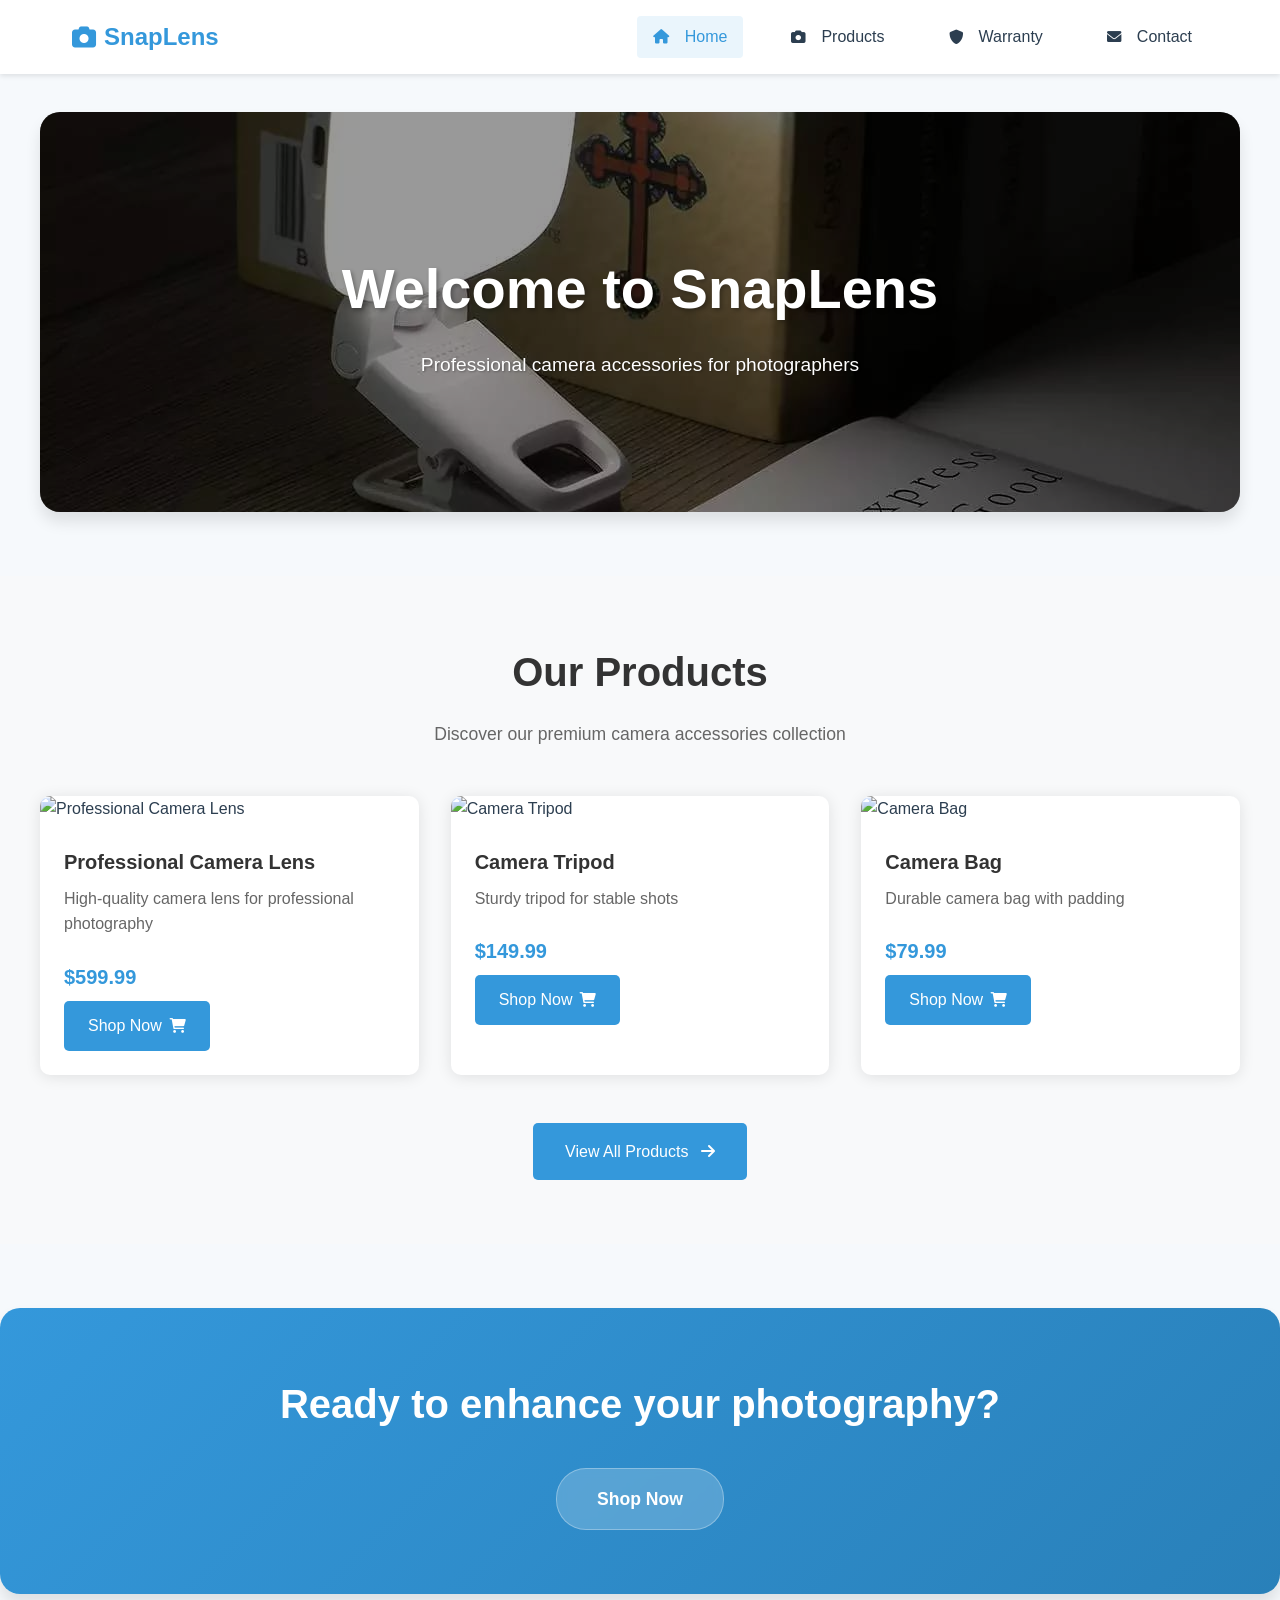
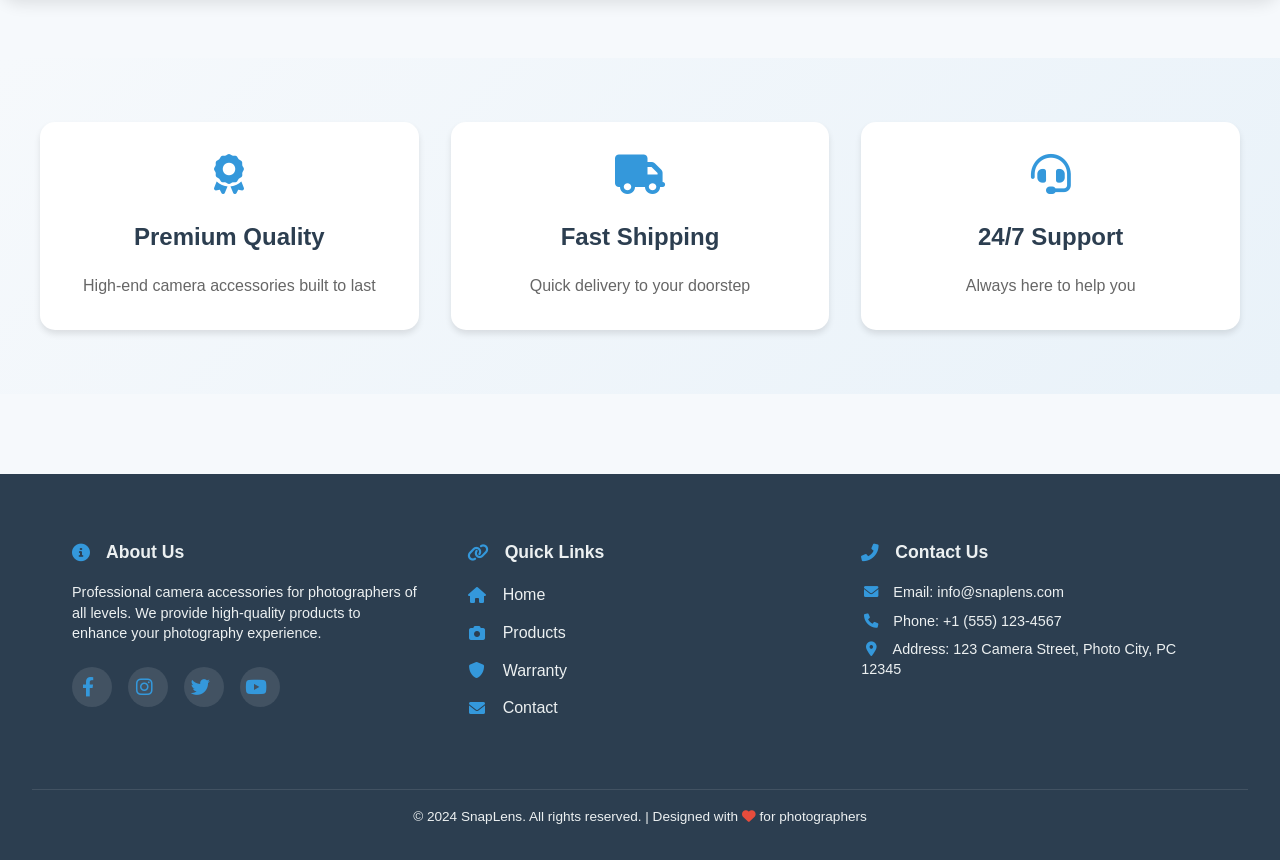
==== index.html @ 4a0420ff "Sure! Pl" ====
<!DOCTYPE html>
<html lang="en">
  <head>
    <meta charset="UTF-8" />
    <meta name="viewport" content="width=device-width, initial-scale=1.0" />
    <meta
      name="description"
      content="SnapLens - Professional camera accessories for photographers"
    />
    <title>SnapLens - Professional Camera Accessories</title>
    <link rel="stylesheet" href="css/styles.css" />
    <link
      rel="stylesheet"
      href="https://cdnjs.cloudflare.com/ajax/libs/font-awesome/6.0.0/css/all.min.css"
    />
  </head>
  <body>
    <header>
      <nav class="nav-container">
        <a href="index.html" class="logo">
          <i class="fas fa-camera"></i>
          SnapLens
        </a>
        <div class="nav-menu">
          <div class="hamburger" id="hamburger-menu">
            <span></span>
            <span></span>
            <span></span>
          </div>
          <ul class="nav-links">
            <li>
              <a href="index.html" class="active"
                ><i class="fas fa-home"></i> Home</a
              >
            </li>
            <li>
              <a href="products.html"><i class="fas fa-camera"></i> Products</a>
            </li>
            <li>
              <a href="warranty.html"
                ><i class="fas fa-shield-alt"></i> Warranty</a
              >
            </li>
            <li>
              <a href="contact.html"><i class="fas fa-envelope"></i> Contact</a>
            </li>
          </ul>
        </div>
      </nav>
    </header>

    <main>
      <section class="hero">
        <div class="slider">
          <div class="slide-track">
            <!-- First set of slides -->
            <div class="slide">
              <img
                src="images/WhatsApp Image 2025-03-24 at 11.35.42 AM (1).jpeg"
                alt="Camera Lens"
              />
            </div>
            <div class="slide">
              <img
                src="images/WhatsApp Image 2025-03-24 at 11.35.42 AM.jpeg"
                alt="Camera Tripod"
              />
            </div>
            <div class="slide">
              <img
                src="images/WhatsApp Image 2025-03-24 at 11.35.44 AM.jpeg"
                alt="Camera Bag"
              />
            </div>
            <div class="slide">
              <img
                src="images/WhatsApp Image 2025-03-24 at 11.35.45 AM.jpeg"
                alt="Camera Flash"
              />
            </div>
            <!-- Duplicate set for seamless loop -->
            <div class="slide">
              <img src="images/White-variant.png" alt="Camera Lens" />
            </div>
            <div class="slide">
              <img
                src="https://placehold.co/1200x400/3498db/ffffff?text=Camera+Tripod"
                alt="Camera Tripod"
              />
            </div>
            <div class="slide">
              <img
                src="https://placehold.co/1200x400/e74c3c/ffffff?text=Camera+Bag"
                alt="Camera Bag"
              />
            </div>
            <div class="slide">
              <img
                src="https://placehold.co/1200x400/27ae60/ffffff?text=Camera+Flash"
                alt="Camera Flash"
              />
            </div>
          </div>
        </div>
        <div class="hero-content">
          <h1>Welcome to SnapLens</h1>
          <p>Professional camera accessories for photographers</p>
        </div>
      </section>

      <section class="products-section">
        <div class="section-header">
          <h2>Our Products</h2>
          <p>Discover our premium camera accessories collection</p>
        </div>
        <div class="products-container">
          <div class="product-card">
            <img
              src="https://placehold.co/400x300/2c3e50/ffffff?text=Professional+Camera+Lens"
              alt="Professional Camera Lens"
              class="product-image"
            />
            <h3>Professional Camera Lens</h3>
            <p>High-quality camera lens for professional photography</p>
            <div class="product-price">$599.99</div>
            <a
              href="https://www.amazon.com/dp/B00LXKN6HQ"
              target="_blank"
              class="product-link"
            >
              Shop Now <i class="fas fa-shopping-cart"></i>
            </a>
          </div>

          <div class="product-card">
            <img
              src="https://placehold.co/400x300/3498db/ffffff?text=Camera+Tripod"
              alt="Camera Tripod"
              class="product-image"
            />
            <h3>Camera Tripod</h3>
            <p>Sturdy tripod for stable shots</p>
            <div class="product-price">$149.99</div>
            <a
              href="https://www.amazon.com/dp/B00XIABVTS"
              target="_blank"
              class="product-link"
            >
              Shop Now <i class="fas fa-shopping-cart"></i>
            </a>
          </div>

          <div class="product-card">
            <img
              src="https://placehold.co/400x300/e74c3c/ffffff?text=Camera+Bag"
              alt="Camera Bag"
              class="product-image"
            />
            <h3>Camera Bag</h3>
            <p>Durable camera bag with padding</p>
            <div class="product-price">$79.99</div>
            <a
              href="https://www.amazon.com/dp/B002VPE1WK"
              target="_blank"
              class="product-link"
            >
              Shop Now <i class="fas fa-shopping-cart"></i>
            </a>
          </div>
        </div>
        <div class="view-all-container">
          <a href="products.html" class="view-all-btn">
            View All Products <i class="fas fa-arrow-right"></i>
          </a>
        </div>
      </section>

      <section class="cta">
        <h2>Ready to enhance your photography?</h2>
        <a href="#" class="btn">Shop Now</a>
      </section>

      <section class="features">
        <div class="features-container">
          <div class="feature-card">
            <i class="fas fa-award"></i>
            <h3>Premium Quality</h3>
            <p>High-end camera accessories built to last</p>
          </div>
          <div class="feature-card">
            <i class="fas fa-truck"></i>
            <h3>Fast Shipping</h3>
            <p>Quick delivery to your doorstep</p>
          </div>
          <div class="feature-card">
            <i class="fas fa-headset"></i>
            <h3>24/7 Support</h3>
            <p>Always here to help you</p>
          </div>
        </div>
      </section>
    </main>

    <footer>
      <div class="footer-content">
        <div class="footer-section">
          <h3><i class="fas fa-info-circle"></i> About Us</h3>
          <p>
            Professional camera accessories for photographers of all levels. We
            provide high-quality products to enhance your photography
            experience.
          </p>
          <div class="social-links">
            <a
              href="https://facebook.com/snaplens"
              target="_blank"
              class="facebook"
              ><i class="fab fa-facebook-f"></i
            ></a>
            <a
              href="https://instagram.com/snaplens"
              target="_blank"
              class="instagram"
              ><i class="fab fa-instagram"></i
            ></a>
            <a
              href="https://twitter.com/snaplens"
              target="_blank"
              class="twitter"
              ><i class="fab fa-twitter"></i
            ></a>
            <a
              href="https://youtube.com/snaplens"
              target="_blank"
              class="youtube"
              ><i class="fab fa-youtube"></i
            ></a>
          </div>
        </div>
        <div class="footer-section">
          <h3><i class="fas fa-link"></i> Quick Links</h3>
          <ul>
            <li>
              <a href="index.html"><i class="fas fa-home"></i> Home</a>
            </li>
            <li>
              <a href="products.html"><i class="fas fa-camera"></i> Products</a>
            </li>
            <li>
              <a href="warranty.html"
                ><i class="fas fa-shield-alt"></i> Warranty</a
              >
            </li>
            <li>
              <a href="contact.html"><i class="fas fa-envelope"></i> Contact</a>
            </li>
          </ul>
        </div>
        <div class="footer-section">
          <h3><i class="fas fa-phone-alt"></i> Contact Us</h3>
          <p><i class="fas fa-envelope"></i> Email: info@snaplens.com</p>
          <p><i class="fas fa-phone"></i> Phone: +1 (555) 123-4567</p>
          <p>
            <i class="fas fa-map-marker-alt"></i> Address: 123 Camera Street,
            Photo City, PC 12345
          </p>
        </div>
      </div>
      <p class="copyright">
        &copy; 2024 SnapLens. All rights reserved. | Designed with
        <i class="fas fa-heart"></i> for photographers
      </p>
    </footer>

    <script src="js/main.js"></script>
    <script>
      // Add scroll effect to header
      window.addEventListener('scroll', () => {
        const header = document.querySelector('header');
        if (window.scrollY > 50) {
          header.classList.add('scrolled');
        } else {
          header.classList.remove('scrolled');
        }
      });

      // Mobile menu toggle
      const hamburger = document.getElementById('hamburger-menu');
      const navMenu = document.querySelector('.nav-links');

      hamburger.addEventListener('click', () => {
        hamburger.classList.toggle('active');
        navMenu.classList.toggle('active');
      });
    </script>
  </body>
</html>
---- css/styles.css ----
/* Modern Reset and Base Styles */
:root {
  --primary-color: #3498db;
  --secondary-color: #2c3e50;
  --accent-color: #e74c3c;
  --background-light: #f8f9fa;
  --text-dark: #2c3e50;
  --text-light: #ecf0f1;
  --shadow-sm: 0 2px 4px rgba(0, 0, 0, 0.1);
  --shadow-md: 0 4px 6px rgba(0, 0, 0, 0.1);
  --shadow-lg: 0 10px 15px rgba(0, 0, 0, 0.1);
  --gradient-primary: linear-gradient(135deg, #3498db 0%, #2980b9 100%);
  --gradient-hero: linear-gradient(135deg, #f6f9fc 0%, #e9f2f9 100%);
  --text-color: #2c3e50;
  --text-secondary: #666;
}

* {
  margin: 0;
  padding: 0;
  box-sizing: border-box;
}

body {
  font-family: "Segoe UI", Tahoma, Geneva, Verdana, sans-serif;
  line-height: 1.6;
  color: var(--text-color);
  background-color: #f6f9fc;
  padding-top: 80px;
  min-height: 100vh;
  display: flex;
  flex-direction: column;
}

main {
  flex: 1;
}

/* Fixed Header Styles */
header {
  position: fixed;
  top: 0;
  left: 0;
  right: 0;
  background: white;
  box-shadow: 0 2px 5px rgba(0, 0, 0, 0.1);
  z-index: 1000;
  width: 100%;
}

.nav-container {
  max-width: 1200px;
  margin: 0 auto;
  padding: 1rem 2rem;
  display: flex;
  justify-content: space-between;
  align-items: center;
}

.logo {
  display: flex;
  align-items: center;
  gap: 0.5rem;
  font-size: 1.5rem;
  font-weight: bold;
  color: var(--primary-color);
  text-decoration: none;
}

.nav-menu {
  display: flex;
  align-items: center;
}

.nav-links {
  display: flex;
  gap: 2rem;
  list-style: none;
  margin: 0;
  padding: 0;
}

.nav-links a {
  color: var(--text-color);
  text-decoration: none;
  display: flex;
  align-items: center;
  gap: 0.5rem;
  padding: 0.5rem 1rem;
  border-radius: 4px;
  transition: all 0.3s ease;
  font-weight: 500;
}

.nav-links a:hover,
.nav-links a.active {
  color: var(--primary-color);
  background: rgba(52, 152, 219, 0.1);
}

.nav-links i {
  font-size: 1.1rem;
}

/* Main Content Padding */
body {
  padding-top: 80px;
  min-height: 100vh;
  display: flex;
  flex-direction: column;
}

main {
  flex: 1;
}

/* Fixed Footer Styles */
footer {
  background: #2c3e50;
  color: white;
  padding: 2rem 0 1rem;
  width: 100%;
  position: relative;
  bottom: 0;
  left: 0;
  right: 0;
}

.footer-content {
  max-width: 1200px;
  margin: 0 auto;
  padding: 0 2rem;
  display: grid;
  grid-template-columns: 1fr 1fr;
  gap: 2rem;
}

.footer-section h3 {
  display: flex;
  align-items: center;
  gap: 0.5rem;
  margin-bottom: 1rem;
  font-size: 1.1rem;
}

.footer-section p {
  margin-bottom: 0.5rem;
  line-height: 1.4;
  font-size: 0.9rem;
}

.social-links {
  display: flex;
  gap: 0.75rem;
  margin-top: 1rem;
}

.social-links a {
  color: white;
  background: rgba(255, 255, 255, 0.1);
  width: 32px;
  height: 32px;
  border-radius: 50%;
  display: flex;
  align-items: center;
  justify-content: center;
  transition: all 0.3s ease;
  font-size: 0.9rem;
}

.copyright {
  text-align: center;
  margin-top: 1.5rem;
  padding-top: 1rem;
  border-top: 1px solid rgba(255, 255, 255, 0.1);
  font-size: 0.85rem;
}

@media (max-width: 768px) {
  footer {
    padding: 1.5rem 0 1rem;
  }

  .footer-content {
    grid-template-columns: 1fr;
    gap: 1.5rem;
    padding: 0 1rem;
  }

  .footer-section {
    text-align: center;
  }

  .footer-section h3 {
    justify-content: center;
    font-size: 1rem;
  }

  .social-links {
    justify-content: center;
  }
}

/* Responsive Styles */
@media (max-width: 768px) {
  .nav-container {
    padding: 1rem;
  }

  .footer-content {
    grid-template-columns: 1fr;
    gap: 2rem;
    padding: 0 1rem;
  }

  .nav-links {
    gap: 1rem;
  }

  .nav-links a {
    padding: 0.5rem;
  }

  .logo {
    font-size: 1.3rem;
  }
}

/* Enhanced Hero Section */
.hero {
  position: relative;
  height: 400px;
  overflow: hidden;
  margin: 2rem auto 4rem;
  max-width: 1200px;
  border-radius: 20px;
  box-shadow: var(--shadow-lg);
}

.slider {
  position: absolute;
  top: 0;
  left: 0;
  width: 100%;
  height: 100%;
  overflow: hidden;
}

.slide-track {
  display: flex;
  width: calc(1200px * 8); /* Total width of all slides */
  animation: scroll 40s linear infinite;
}

.slide {
  width: 1200px;
  height: 400px;
}

.slide img {
  width: 100%;
  height: 100%;
  object-fit: cover;
}

.hero-content {
  position: absolute;
  top: 50%;
  left: 50%;
  transform: translate(-50%, -50%);
  text-align: center;
  z-index: 2;
  width: 100%;
  padding: 0 2rem;
}

.hero::after {
  content: "";
  position: absolute;
  top: 0;
  left: 0;
  width: 100%;
  height: 100%;
  background: rgba(0, 0, 0, 0.4);
  z-index: 1;
}

.hero h1 {
  font-size: 3.5rem;
  color: white;
  margin-bottom: 1rem;
  text-shadow: 2px 2px 4px rgba(0, 0, 0, 0.3);
}

.hero p {
  font-size: 1.2rem;
  color: white;
  text-shadow: 1px 1px 2px rgba(0, 0, 0, 0.3);
}

@keyframes scroll {
  0% {
    transform: translateX(0);
  }
  100% {
    transform: translateX(calc(-1200px * 4)); /* Half of total width */
  }
}

/* Pause animation on hover */
.slider:hover .slide-track {
  animation-play-state: paused;
}

@media (max-width: 768px) {
  .hero {
    height: 300px;
    margin: 1rem;
  }

  .hero h1 {
    font-size: 2rem;
  }

  .hero p {
    font-size: 1rem;
  }

  .slide {
    width: 100vw;
    height: 300px;
  }

  .slide-track {
    width: calc(100vw * 8);
  }

  @keyframes scroll {
    0% {
      transform: translateX(0);
    }
    100% {
      transform: translateX(calc(-100vw * 4));
    }
  }
}

.product-price {
  font-size: 1.25rem;
  color: var(--primary-color);
  font-weight: bold;
  margin: 0.5rem 1.5rem;
}

/* Enhanced Product Grid */
.products-section {
  padding: 4rem 2rem;
  background-color: #f8f9fa;
}

.section-header {
  text-align: center;
  margin-bottom: 3rem;
}

.section-header h2 {
  font-size: 2.5rem;
  color: #333;
  margin-bottom: 1rem;
}

.section-header p {
  color: #666;
  font-size: 1.1rem;
}

.products-container {
  display: grid;
  grid-template-columns: repeat(auto-fit, minmax(300px, 1fr));
  gap: 2rem;
  max-width: 1200px;
  margin: 0 auto;
}

.product-card {
  background: white;
  border-radius: 10px;
  box-shadow: 0 2px 15px rgba(0, 0, 0, 0.1);
  transition: transform 0.3s ease;
  overflow: hidden;
}

.product-card:hover {
  transform: translateY(-5px);
}

.product-image {
  width: 100%;
  height: 200px;
  object-fit: cover;
}

.product-card h3 {
  padding: 1.5rem 1.5rem 0.5rem;
  font-size: 1.25rem;
  color: #333;
}

.product-card p {
  padding: 0 1.5rem 1rem;
  color: #666;
}

.product-link {
  display: inline-flex;
  align-items: center;
  gap: 0.5rem;
  padding: 0.75rem 1.5rem;
  margin: 0 1.5rem 1.5rem;
  color: white;
  background-color: var(--primary-color);
  text-decoration: none;
  font-weight: 500;
  border-radius: 5px;
  transition: all 0.3s ease;
}

.product-link:hover {
  background-color: var(--secondary-color);
  transform: translateY(-2px);
}

.product-link i {
  font-size: 0.9rem;
  transition: transform 0.3s ease;
}

.product-link:hover i {
  transform: translateX(3px);
}

.view-all-container {
  text-align: center;
  margin-top: 3rem;
}

.view-all-btn {
  display: inline-block;
  padding: 1rem 2rem;
  background: var(--primary-color);
  color: white;
  text-decoration: none;
  border-radius: 5px;
  font-weight: 500;
  transition: background-color 0.3s ease, transform 0.3s ease;
}

.view-all-btn:hover {
  background: var(--secondary-color);
  transform: translateY(-2px);
}

.view-all-btn i {
  margin-left: 0.5rem;
  transition: transform 0.3s ease;
}

.view-all-btn:hover i {
  transform: translateX(5px);
}

@media (max-width: 768px) {
  .products-section {
    padding: 3rem 1rem;
  }

  .section-header h2 {
    font-size: 2rem;
  }

  .products-container {
    grid-template-columns: 1fr;
    gap: 1.5rem;
  }
}

/* Enhanced CTA Section */
.cta {
  text-align: center;
  padding: 4rem 2rem;
  background: var(--gradient-primary);
  border-radius: 20px;
  margin: 4rem auto;
  color: white;
  position: relative;
  overflow: hidden;
  box-shadow: var(--shadow-lg);
}

.cta h2 {
  font-size: 2.5rem;
  margin-bottom: 2rem;
  color: white;
}

.btn {
  display: inline-block;
  padding: 1rem 2.5rem;
  font-size: 1.1rem;
  font-weight: 600;
  text-decoration: none;
  color: white;
  background: rgba(255, 255, 255, 0.2);
  border-radius: 30px;
  transition: all 0.3s ease;
  backdrop-filter: blur(5px);
  border: 1px solid rgba(255, 255, 255, 0.3);
}

.btn:hover {
  background: rgba(255, 255, 255, 0.3);
  transform: translateY(-2px);
  box-shadow: 0 5px 15px rgba(0, 0, 0, 0.2);
}

/* Enhanced Footer */
footer {
  background: var(--secondary-color);
  color: var(--text-light);
  padding: 4rem 2rem 2rem;
  margin-top: 5rem;
  position: relative;
}

.footer-content {
  max-width: 1200px;
  margin: 0 auto;
  display: grid;
  grid-template-columns: repeat(auto-fit, minmax(250px, 1fr));
  gap: 3rem;
  position: relative;
}

.footer-section {
  margin-bottom: 2rem;
}

.footer-section ul {
  list-style: none;
  padding: 0;
  margin: 0;
}

.footer-section ul li {
  margin-bottom: 12px;
}

.footer-section ul li a {
  color: var(--text-light);
  text-decoration: none;
  display: flex;
  align-items: center;
  gap: 8px;
  transition: all 0.3s ease;
}

.footer-section ul li a:hover {
  color: var(--primary-color);
  transform: translateX(5px);
}

.footer-section ul li a i {
  width: 20px;
  text-align: center;
}

.social-links {
  display: flex;
  gap: 1rem;
  margin-top: 1.5rem;
}

.social-links a {
  width: 40px;
  height: 40px;
  border-radius: 50%;
  display: flex;
  align-items: center;
  justify-content: center;
  background: rgba(255, 255, 255, 0.1);
  color: var(--text-light);
  font-size: 1.2rem;
  text-decoration: none;
  transition: all 0.3s ease;
}

.social-links a:hover {
  transform: translateY(-3px);
}

.social-links a.facebook:hover,
.social-links a[href*="facebook"]:hover {
  background-color: #3b5998;
}

.social-links a.instagram:hover,
.social-links a[href*="instagram"]:hover {
  background: radial-gradient(
    circle at 30% 107%,
    #fdf497 0%,
    #fdf497 5%,
    #fd5949 45%,
    #d6249f 60%,
    #285aeb 90%
  );
}

.social-links a.twitter:hover,
.social-links a[href*="twitter"]:hover {
  background-color: #1da1f2;
}

.social-links a.youtube:hover,
.social-links a[href*="youtube"]:hover {
  background-color: #ff0000;
}

/* Enhanced Mobile Menu */
.mobile-menu {
  background: rgba(255, 255, 255, 0.98);
  backdrop-filter: blur(10px);
}

.mobile-menu .nav-links a {
  padding: 1rem;
  border-bottom: 1px solid rgba(0, 0, 0, 0.1);
  transition: all 0.3s ease;
}

.mobile-menu .nav-links a:hover {
  background: rgba(52, 152, 219, 0.1);
  padding-left: 1.5rem;
}

/* Responsive Design Improvements */
@media (max-width: 768px) {
  .hero {
    padding: 4rem 1rem;
    margin: 4rem 1rem;
  }

  .hero h1 {
    font-size: 2.5rem;
  }

  .products-section {
    padding: 2rem 1rem;
  }

  .cta {
    margin: 2rem 1rem;
    padding: 3rem 1rem;
  }

  .footer-content {
    grid-template-columns: 1fr;
    text-align: center;
  }

  .footer-section h3::after {
    left: 50%;
    transform: translateX(-50%);
  }

  .social-links {
    justify-content: center;
  }
}

/* Form Styles */
.form-group {
  margin-bottom: 1.5rem;
  position: relative;
}

label {
  display: block;
  margin-bottom: 0.5rem;
  font-weight: 500;
}

input,
select,
textarea {
  width: 100%;
  padding: 0.8rem;
  border: 1px solid #ddd;
  border-radius: 4px;
  font-size: 1rem;
}

textarea {
  min-height: 100px;
  resize: vertical;
}

/* Button Styles */
.btn:hover {
  background-color: #2980b9;
}

/* Warranty Page Styles */
.warranty-section {
  padding: 4rem 2rem;
  max-width: 1200px;
  margin: 0 auto;
}

.warranty-container {
  background-color: #ffffff;
  border-radius: 10px;
  box-shadow: 0 4px 6px rgba(0, 0, 0, 0.1);
  padding: 2rem;
}

.warranty-content {
  display: grid;
  gap: 2rem;
}

.warranty-card {
  text-align: center;
  padding: 2rem;
  background-color: #f8f9fa;
  border-radius: 8px;
  margin-bottom: 2rem;
}

.warranty-card i {
  font-size: 3rem;
  color: var(--primary-color);
  margin-bottom: 1rem;
}

.warranty-card h2 {
  color: var(--text-color);
  margin-bottom: 1rem;
}

.warranty-card p {
  color: var(--text-secondary);
  line-height: 1.6;
}

.warranty-info h3 {
  color: var(--text-color);
  margin: 2rem 0 1rem;
  font-size: 1.5rem;
}

.warranty-info ul {
  list-style: none;
  padding: 0;
  margin: 0 0 2rem;
}

.warranty-info ul li {
  display: flex;
  align-items: center;
  margin-bottom: 0.8rem;
  color: var(--text-secondary);
}

.warranty-info ul li i {
  margin-right: 1rem;
  width: 20px;
  text-align: center;
}

.warranty-info ul li i.fa-check {
  color: #28a745;
}

.warranty-info ul li i.fa-times {
  color: #dc3545;
}

.warranty-process ol {
  padding-left: 1.5rem;
  margin: 1rem 0;
}

.warranty-process ol li {
  color: var(--text-secondary);
  margin-bottom: 0.8rem;
  padding-left: 0.5rem;
}

@media (max-width: 768px) {
  .warranty-section {
    padding: 2rem 1rem;
  }

  .warranty-container {
    padding: 1.5rem;
  }

  .warranty-card {
    padding: 1.5rem;
  }

  .warranty-info h3 {
    font-size: 1.3rem;
  }
}

/* Admin Panel */
.admin-login {
  max-width: 400px;
  margin: 100px auto;
  padding: 2rem;
  background: white;
  border-radius: 10px;
  box-shadow: 0 2px 10px rgba(0, 0, 0, 0.1);
}

.admin-panel {
  padding: 2rem;
}

.table-container {
  overflow-x: auto;
  margin-bottom: 2rem;
  position: relative;
  background: white;
  border-radius: 8px;
  box-shadow: 0 2px 4px rgba(0, 0, 0, 0.1);
  overflow: hidden;
}

.table-actions {
  display: flex;
  gap: 1rem;
  margin-bottom: 1rem;
}

.search-box {
  padding: 0.5rem;
  border: 1px solid #ddd;
  border-radius: 4px;
  width: 300px;
}

table {
  width: 100%;
  border-collapse: collapse;
  margin-top: 1rem;
}

th,
td {
  padding: 1rem;
  text-align: left;
  border-bottom: 1px solid #eee;
}

th {
  background-color: #f8f9fa;
  font-weight: 600;
  text-align: left;
  padding: 1rem;
  border-bottom: 2px solid #eee;
}

tr:hover {
  background-color: #f8f9fa;
}

/* Form Validation Styles */
.form-group.error input,
.form-group.error select,
.form-group.error textarea {
  border-color: #e74c3c;
}

.error-message {
  color: #e74c3c;
  font-size: 0.875rem;
  margin-top: 0.25rem;
  display: none;
}

.form-group.error .error-message {
  display: block;
}

/* Loading States */
.loading {
  position: relative;
  pointer-events: none;
  opacity: 0.7;
}

.loading::after {
  content: "";
  position: absolute;
  top: 50%;
  left: 50%;
  width: 20px;
  height: 20px;
  margin: -10px 0 0 -10px;
  border: 2px solid #f3f3f3;
  border-top: 2px solid #3498db;
  border-radius: 50%;
  animation: spin 1s linear infinite;
}

@keyframes spin {
  0% {
    transform: rotate(0deg);
  }
  100% {
    transform: rotate(360deg);
  }
}

/* Notification System */
.notification {
  position: fixed;
  top: 20px;
  right: 20px;
  padding: 1rem;
  border-radius: 4px;
  color: white;
  z-index: 1000;
  animation: slideIn 0.3s ease-out;
}

.notification.success {
  background-color: #2ecc71;
}

.notification.error {
  background-color: #e74c3c;
}

@keyframes slideIn {
  from {
    transform: translateX(100%);
    opacity: 0;
  }
  to {
    transform: translateX(0);
    opacity: 1;
  }
}

/* Admin Panel Improvements */
.search-container {
  display: flex;
  align-items: center;
  gap: 1rem;
}

.search-count {
  color: #666;
  font-size: 0.9rem;
}

.product-list {
  margin-top: 2rem;
  display: grid;
  grid-template-columns: repeat(auto-fill, minmax(300px, 1fr));
  gap: 2rem;
}

.product-item {
  background: white;
  border-radius: 8px;
  box-shadow: 0 2px 4px rgba(0, 0, 0, 0.1);
  overflow: hidden;
}

.product-item img {
  width: 100%;
  height: 200px;
  object-fit: cover;
}

.product-info {
  padding: 1rem;
}

.product-info h3 {
  margin: 0 0 0.5rem 0;
  color: #2c3e50;
}

.product-info p {
  color: #666;
  margin-bottom: 1rem;
}

.product-actions {
  padding: 1rem;
  display: flex;
  gap: 1rem;
  border-top: 1px solid #eee;
}

.btn-danger {
  background-color: #e74c3c;
}

.btn-danger:hover {
  background-color: #c0392b;
}

/* Form Improvements */
.form-group input:focus,
.form-group select:focus,
.form-group textarea:focus {
  outline: none;
  border-color: #3498db;
  box-shadow: 0 0 0 2px rgba(52, 152, 219, 0.2);
}

/* Table Improvements */
table {
  width: 100%;
  border-collapse: collapse;
}

th {
  background-color: #f8f9fa;
  font-weight: 600;
  text-align: left;
  padding: 1rem;
  border-bottom: 2px solid #eee;
}

td {
  padding: 1rem;
  border-bottom: 1px solid #eee;
}

tr:hover {
  background-color: #f8f9fa;
}

/* Social Media Links */
.social-links {
  display: flex;
  gap: 1rem;
  margin-top: 1.5rem;
}

.social-links a {
  color: #ecf0f1;
  font-size: 1.2rem;
  transition: all 0.3s;
  width: 40px;
  height: 40px;
  border-radius: 50%;
  background-color: rgba(255, 255, 255, 0.1);
  display: flex;
  align-items: center;
  justify-content: center;
}

.social-links a:hover {
  color: #fff;
  transform: translateY(-3px);
}

.social-links a.facebook:hover {
  background-color: #3b5998;
}

.social-links a.instagram:hover {
  background: radial-gradient(
    circle at 30% 107%,
    #fdf497 0%,
    #fdf497 5%,
    #fd5949 45%,
    #d6249f 60%,
    #285aeb 90%
  );
}

.social-links a.twitter:hover {
  background-color: #1da1f2;
}

.social-links a.youtube:hover {
  background-color: #ff0000;
}

/* Footer Icon Improvements */
.footer-section i {
  margin-right: 0.5rem;
  color: #3498db;
}

.footer-section p i {
  width: 20px;
  text-align: center;
}

/* Copyright Heart Animation */
.copyright i.fa-heart {
  color: #e74c3c;
  animation: heartbeat 1.5s infinite;
}

@keyframes heartbeat {
  0% {
    transform: scale(1);
  }
  50% {
    transform: scale(1.1);
  }
  100% {
    transform: scale(1);
  }
}

/* Navigation Icon Improvements */
.nav-links a i {
  margin-right: 0.5rem;
  font-size: 0.9em;
}

/* Mobile Menu Improvements */
.mobile-menu .nav-links {
  background: linear-gradient(to bottom, #fff, #f8f9fa);
}

.mobile-menu .nav-links a {
  padding: 1rem;
  border-bottom: 1px solid #eee;
  display: flex;
  align-items: center;
}

.mobile-menu .nav-links a i {
  margin-right: 1rem;
  width: 20px;
  text-align: center;
}

/* Responsive Improvements */
@media (max-width: 768px) {
  .footer-content {
    grid-template-columns: 1fr;
    text-align: center;
  }

  .footer-section h3::after {
    left: 50%;
    transform: translateX(-50%);
  }

  .social-links {
    justify-content: center;
  }

  .footer-section ul li a {
    justify-content: center;
  }
}

.quick-links-grid {
  display: grid;
  grid-template-columns: 1fr 1fr;
  gap: 20px;
  margin-top: 15px;
}

.quick-links-column ul {
  padding: 0;
  margin: 0;
  list-style: none;
}

.quick-links-column ul li {
  margin-bottom: 10px;
}

.quick-links-column ul li a {
  color: #fff;
  text-decoration: none;
  transition: all 0.3s ease;
  display: flex;
  align-items: center;
  gap: 8px;
}

.quick-links-column ul li a:hover {
  color: #4a9eff;
  transform: translateX(5px);
}

.quick-links-column ul li a i {
  width: 20px;
  text-align: center;
}

@media (max-width: 768px) {
  .quick-links-grid {
    grid-template-columns: 1fr;
    gap: 10px;
  }
}

/* Features Section */
.features {
  padding: 4rem 2rem;
  background: linear-gradient(135deg, #f6f9fc 0%, #e9f2f9 100%);
  margin-top: 2rem;
}

.features-container {
  max-width: 1200px;
  margin: 0 auto;
  display: grid;
  grid-template-columns: repeat(3, 1fr);
  gap: 2rem;
}

.feature-card {
  background: white;
  padding: 2rem;
  border-radius: 15px;
  text-align: center;
  box-shadow: var(--shadow-md);
  transition: transform 0.3s ease, box-shadow 0.3s ease;
}

.feature-card:hover {
  transform: translateY(-5px);
  box-shadow: var(--shadow-lg);
}

.feature-card i {
  font-size: 2.5rem;
  color: var(--primary-color);
  margin-bottom: 1.5rem;
}

.feature-card h3 {
  font-size: 1.5rem;
  color: var(--secondary-color);
  margin-bottom: 1rem;
}

.feature-card p {
  color: #666;
  line-height: 1.6;
}

@media (max-width: 768px) {
  .features-container {
    grid-template-columns: 1fr;
  }

  .features {
    padding: 3rem 1rem;
  }
}

/* Services Section Styles */
.services {
  padding: 4rem 2rem;
  max-width: 1200px;
  margin: 0 auto;
}

.services-grid {
  display: grid;
  grid-template-columns: repeat(auto-fit, minmax(280px, 1fr));
  gap: 2rem;
  margin-top: 2rem;
}

.service-card {
  background: white;
  padding: 2rem;
  border-radius: 15px;
  text-align: center;
  box-shadow: var(--shadow-md);
  transition: transform 0.3s ease, box-shadow 0.3s ease;
}

.service-card:hover {
  transform: translateY(-5px);
  box-shadow: var(--shadow-lg);
}

.service-card i {
  font-size: 3rem;
  color: var(--primary-color);
  margin-bottom: 1.5rem;
}

.service-card h3 {
  font-size: 1.5rem;
  color: var(--secondary-color);
  margin-bottom: 1rem;
}

.service-card p {
  color: #666;
  margin-bottom: 1.5rem;
  line-height: 1.6;
}

.service-card .btn {
  display: inline-block;
  padding: 0.8rem 1.5rem;
  background: var(--primary-color);
  color: white;
  text-decoration: none;
  border-radius: 30px;
  transition: all 0.3s ease;
}

.service-card .btn:hover {
  background: #2980b9;
  transform: translateY(-2px);
}

@media (max-width: 768px) {
  .services {
    padding: 2rem 1rem;
  }

  .service-card {
    padding: 1.5rem;
  }
}

/* Contact Page Styles */
.contact-section {
  padding: 4rem 2rem;
  max-width: 1200px;
  margin: 0 auto;
}

.contact-container {
  display: grid;
  grid-template-columns: 1fr 2fr;
  gap: 4rem;
  background: white;
  padding: 3rem;
  border-radius: 15px;
  box-shadow: var(--shadow-md);
}

.contact-info {
  padding-right: 2rem;
  border-right: 1px solid #eee;
}

.contact-info h2,
.contact-form h2 {
  color: var(--secondary-color);
  margin-bottom: 2rem;
  font-size: 1.8rem;
}

.info-item {
  display: flex;
  align-items: center;
  margin-bottom: 1.5rem;
  gap: 1rem;
}

.info-item i {
  font-size: 1.5rem;
  color: var(--primary-color);
  width: 30px;
}

.contact-form form {
  display: grid;
  gap: 1.5rem;
}

.form-group label {
  display: block;
  margin-bottom: 0.5rem;
  color: var(--secondary-color);
}

.form-group input,
.form-group textarea {
  width: 100%;
  padding: 0.8rem;
  border: 1px solid #ddd;
  border-radius: 8px;
  font-size: 1rem;
  transition: all 0.3s ease;
}

.form-group input:focus,
.form-group textarea:focus {
  outline: none;
  border-color: var(--primary-color);
  box-shadow: 0 0 0 2px rgba(52, 152, 219, 0.2);
}

.contact-form .btn {
  background: var(--primary-color);
  color: white;
  border: none;
  padding: 1rem 2rem;
  border-radius: 30px;
  cursor: pointer;
  font-size: 1rem;
  transition: all 0.3s ease;
  width: fit-content;
}

.contact-form .btn:hover {
  background: #2980b9;
  transform: translateY(-2px);
}

@media (max-width: 768px) {
  .contact-container {
    grid-template-columns: 1fr;
    padding: 2rem;
  }

  .contact-info {
    padding-right: 0;
    border-right: none;
    border-bottom: 1px solid #eee;
    padding-bottom: 2rem;
    margin-bottom: 2rem;
  }
}
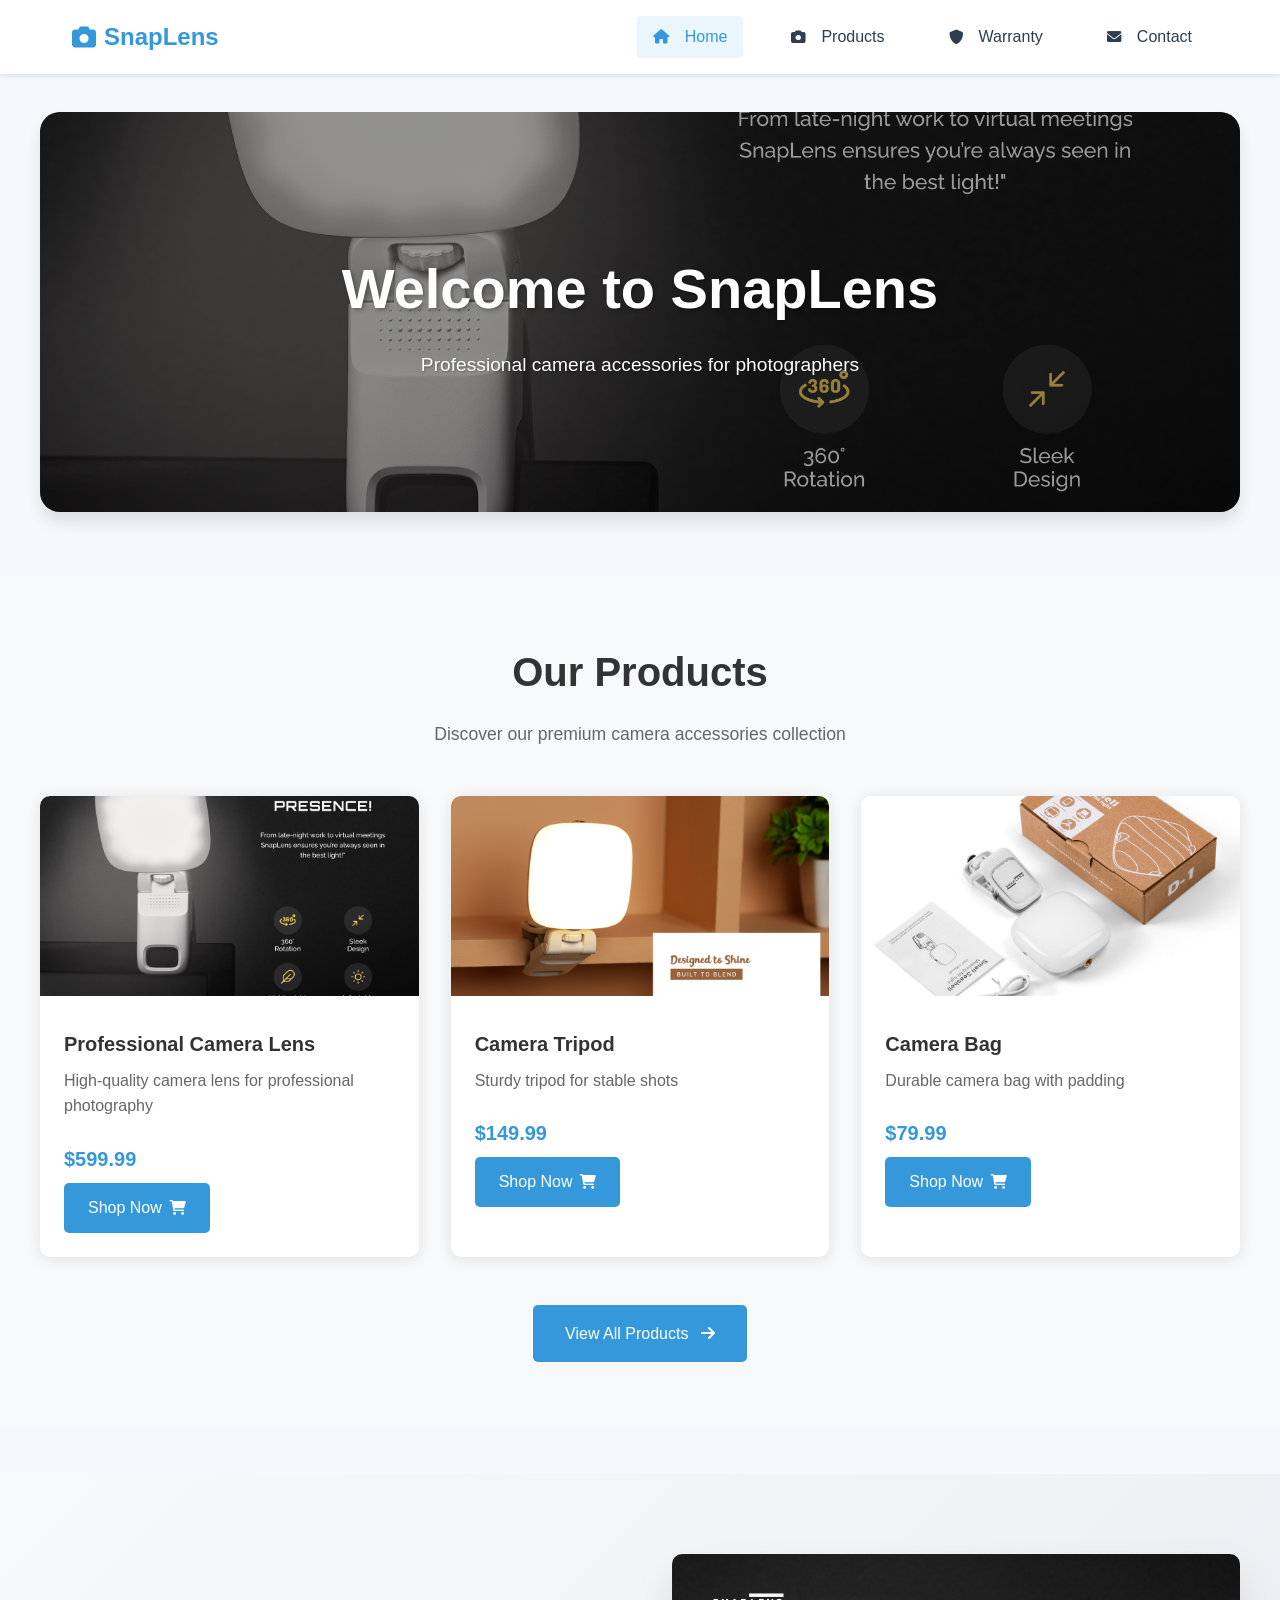
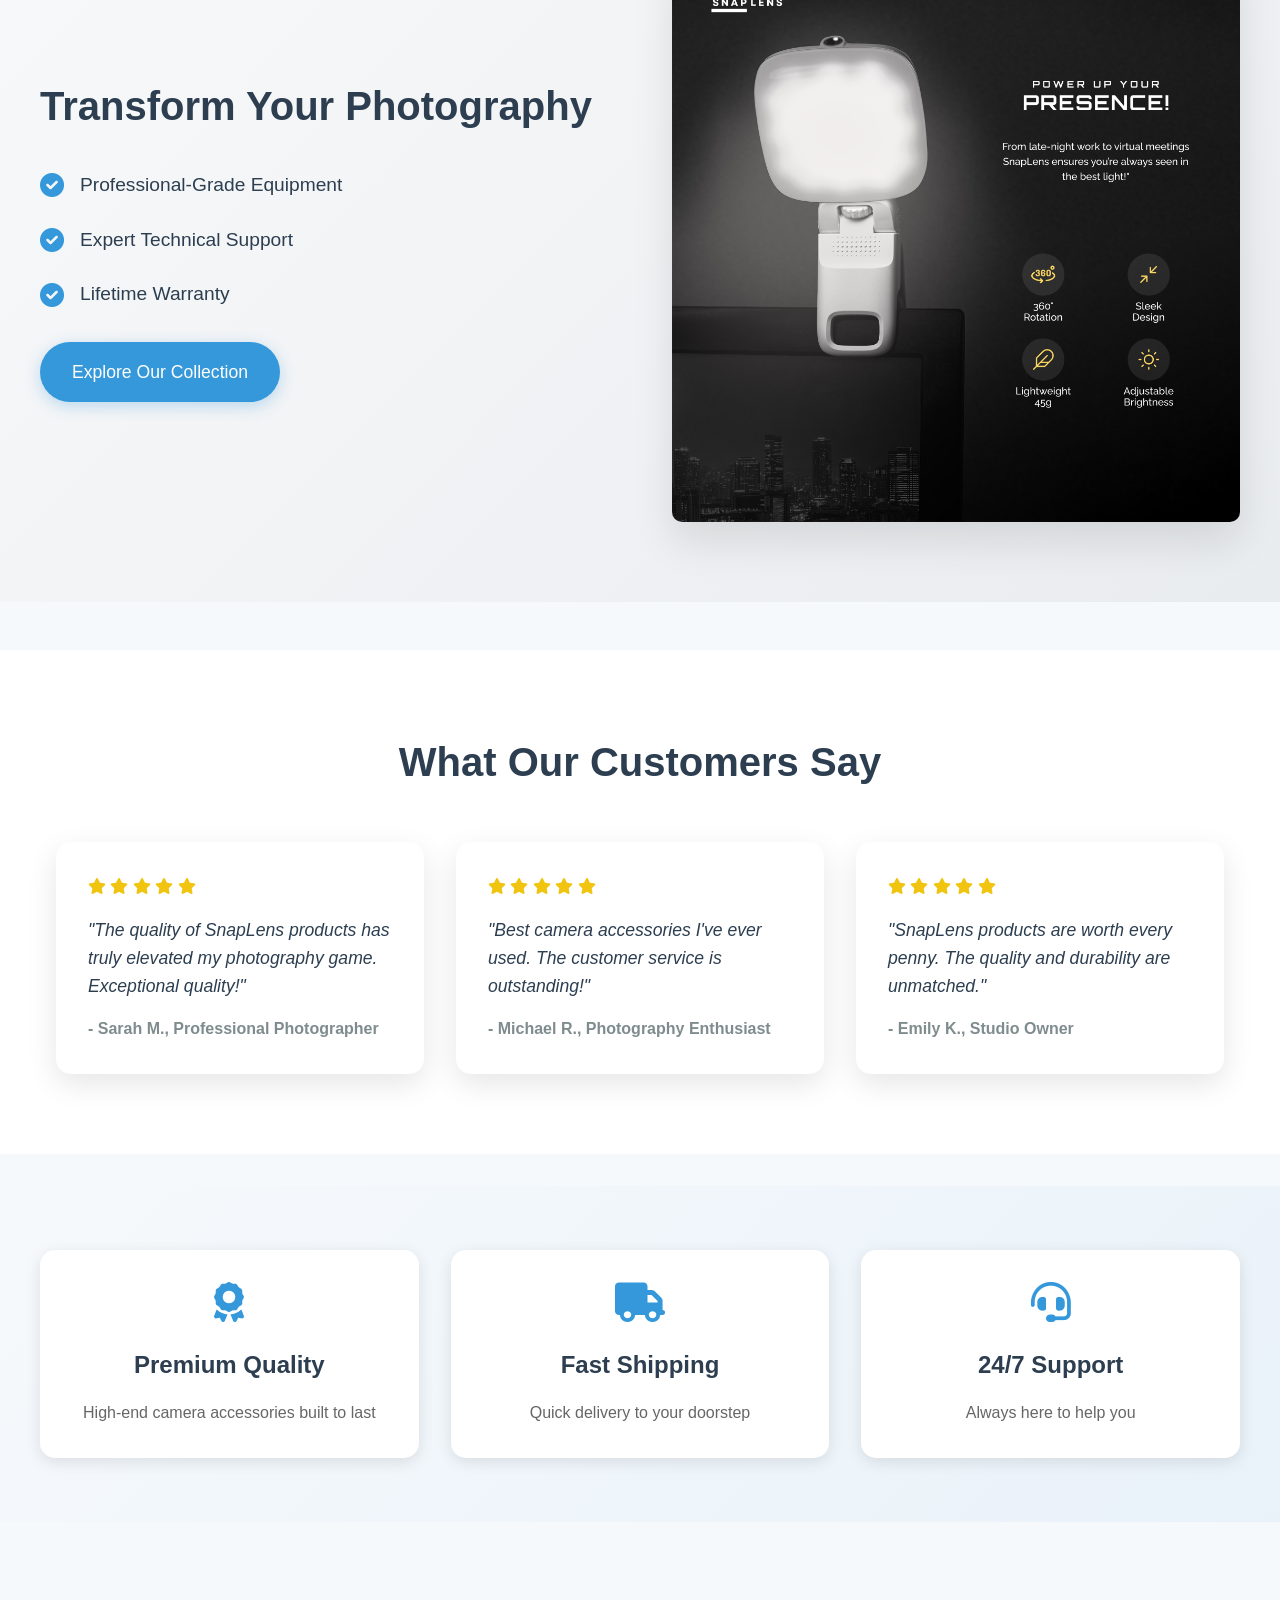
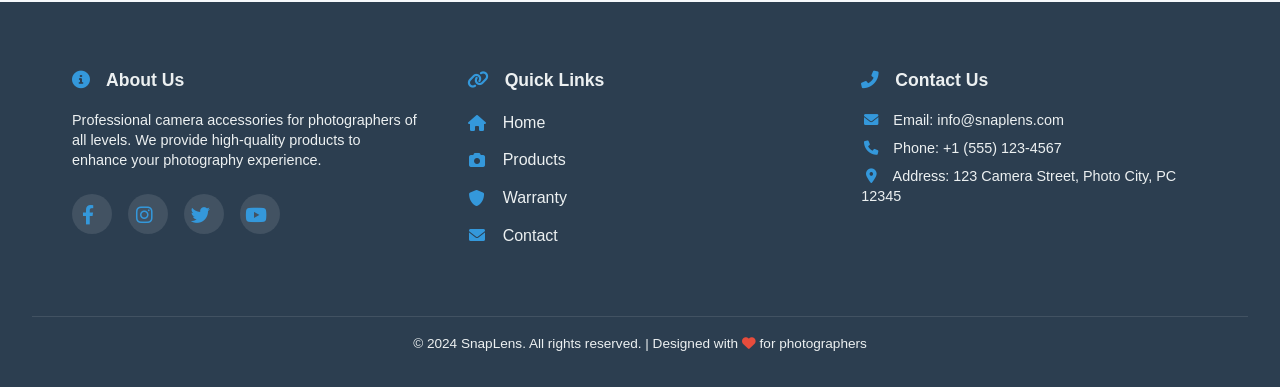
==== commit f9988cae: "Update contact and warranty pages with improved layouts and form functionalities. Enhanced contact f" ====
--- a/index.html
+++ b/index.html
@@ -55,50 +55,29 @@
           <div class="slide-track">
             <!-- First set of slides -->
             <div class="slide">
-              <img
-                src="images/WhatsApp Image 2025-03-24 at 11.35.42 AM (1).jpeg"
-                alt="Camera Lens"
-              />
-            </div>
-            <div class="slide">
-              <img
-                src="images/WhatsApp Image 2025-03-24 at 11.35.42 AM.jpeg"
-                alt="Camera Tripod"
-              />
-            </div>
-            <div class="slide">
-              <img
-                src="images/WhatsApp Image 2025-03-24 at 11.35.44 AM.jpeg"
-                alt="Camera Bag"
-              />
-            </div>
-            <div class="slide">
-              <img
-                src="images/WhatsApp Image 2025-03-24 at 11.35.45 AM.jpeg"
-                alt="Camera Flash"
-              />
+              <img src="products/1 (1).png" alt="Professional Camera Lens" />
+            </div>
+            <div class="slide">
+              <img src="products/2 (1).png" alt="Camera Tripod" />
+            </div>
+            <div class="slide">
+              <img src="products/3.png" alt="Camera Bag" />
+            </div>
+            <div class="slide">
+              <img src="products/4.png" alt="Camera Flash" />
             </div>
             <!-- Duplicate set for seamless loop -->
             <div class="slide">
-              <img src="images/White-variant.png" alt="Camera Lens" />
-            </div>
-            <div class="slide">
-              <img
-                src="https://placehold.co/1200x400/3498db/ffffff?text=Camera+Tripod"
-                alt="Camera Tripod"
-              />
-            </div>
-            <div class="slide">
-              <img
-                src="https://placehold.co/1200x400/e74c3c/ffffff?text=Camera+Bag"
-                alt="Camera Bag"
-              />
-            </div>
-            <div class="slide">
-              <img
-                src="https://placehold.co/1200x400/27ae60/ffffff?text=Camera+Flash"
-                alt="Camera Flash"
-              />
+              <img src="products/5.png" alt="UV Filter Set" />
+            </div>
+            <div class="slide">
+              <img src="products/6.png" alt="Memory Card" />
+            </div>
+            <div class="slide">
+              <img src="products/7.png" alt="Camera Accessory" />
+            </div>
+            <div class="slide">
+              <img src="products/8.png" alt="Camera Equipment" />
             </div>
           </div>
         </div>
@@ -116,7 +95,7 @@
         <div class="products-container">
           <div class="product-card">
             <img
-              src="https://placehold.co/400x300/2c3e50/ffffff?text=Professional+Camera+Lens"
+              src="products/1 (1).png"
               alt="Professional Camera Lens"
               class="product-image"
             />
@@ -134,7 +113,7 @@
 
           <div class="product-card">
             <img
-              src="https://placehold.co/400x300/3498db/ffffff?text=Camera+Tripod"
+              src="products/2 (1).png"
               alt="Camera Tripod"
               class="product-image"
             />
@@ -151,11 +130,7 @@
           </div>
 
           <div class="product-card">
-            <img
-              src="https://placehold.co/400x300/e74c3c/ffffff?text=Camera+Bag"
-              alt="Camera Bag"
-              class="product-image"
-            />
+            <img src="products/3.png" alt="Camera Bag" class="product-image" />
             <h3>Camera Bag</h3>
             <p>Durable camera bag with padding</p>
             <div class="product-price">$79.99</div>
@@ -175,9 +150,88 @@
         </div>
       </section>
 
-      <section class="cta">
-        <h2>Ready to enhance your photography?</h2>
-        <a href="#" class="btn">Shop Now</a>
+      <section class="photography-showcase">
+        <div class="showcase-content">
+          <div class="showcase-text">
+            <h2>Transform Your Photography</h2>
+            <div class="showcase-features">
+              <div class="showcase-feature">
+                <i class="fas fa-check-circle"></i>
+                <span>Professional-Grade Equipment</span>
+              </div>
+              <div class="showcase-feature">
+                <i class="fas fa-check-circle"></i>
+                <span>Expert Technical Support</span>
+              </div>
+              <div class="showcase-feature">
+                <i class="fas fa-check-circle"></i>
+                <span>Lifetime Warranty</span>
+              </div>
+            </div>
+            <a href="products.html" class="showcase-btn"
+              >Explore Our Collection</a
+            >
+          </div>
+          <div class="showcase-image">
+            <img
+              src="products/1 (1).png"
+              alt="Professional Camera Equipment"
+              class="floating-image"
+            />
+          </div>
+        </div>
+      </section>
+
+      <section class="testimonials">
+        <h2>What Our Customers Say</h2>
+        <div class="testimonials-container">
+          <div class="testimonial-card">
+            <div class="testimonial-rating">
+              <i class="fas fa-star"></i>
+              <i class="fas fa-star"></i>
+              <i class="fas fa-star"></i>
+              <i class="fas fa-star"></i>
+              <i class="fas fa-star"></i>
+            </div>
+            <p>
+              "The quality of SnapLens products has truly elevated my
+              photography game. Exceptional quality!"
+            </p>
+            <div class="testimonial-author">
+              - Sarah M., Professional Photographer
+            </div>
+          </div>
+          <div class="testimonial-card">
+            <div class="testimonial-rating">
+              <i class="fas fa-star"></i>
+              <i class="fas fa-star"></i>
+              <i class="fas fa-star"></i>
+              <i class="fas fa-star"></i>
+              <i class="fas fa-star"></i>
+            </div>
+            <p>
+              "Best camera accessories I've ever used. The customer service is
+              outstanding!"
+            </p>
+            <div class="testimonial-author">
+              - Michael R., Photography Enthusiast
+            </div>
+          </div>
+          <div class="testimonial-card">
+            <div class="testimonial-rating">
+              <i class="fas fa-star"></i>
+              <i class="fas fa-star"></i>
+              <i class="fas fa-star"></i>
+              <i class="fas fa-star"></i>
+              <i class="fas fa-star"></i>
+            </div>
+            <p>
+              "SnapLens products are worth every penny. The quality and
+              durability are unmatched."
+            </p>
+            <div class="testimonial-author">- Emily K., Studio Owner</div>
+          </div>
+        </div>
       </section>
 
       <section class="features">
--- a/css/styles.css
+++ b/css/styles.css
@@ -1441,3 +1441,1173 @@
     margin-bottom: 2rem;
   }
 }
+
+/* Products Hero Section */
+.products-hero {
+  background: linear-gradient(135deg, #1a4a6e 0%, #2980b9 50%, #3498db 100%);
+  min-height: 60vh;
+  display: flex;
+  align-items: center;
+  justify-content: center;
+  text-align: center;
+  padding: 4rem 2rem;
+  margin-bottom: 3rem;
+}
+
+.hero-content {
+  max-width: 900px;
+  margin: 0 auto;
+}
+
+.products-hero h1 {
+  font-size: 3.5rem;
+  color: #ffffff;
+  margin-bottom: 1.5rem;
+  text-shadow: 2px 2px 4px rgba(0, 0, 0, 0.3);
+}
+
+.hero-description {
+  font-size: 1.5rem;
+  color: #f0f0f0;
+  margin-bottom: 2.5rem;
+  text-shadow: 1px 1px 2px rgba(0, 0, 0, 0.3);
+}
+
+.hero-features {
+  display: flex;
+  justify-content: center;
+  gap: 3rem;
+  margin-bottom: 2.5rem;
+}
+
+.feature {
+  color: #ffffff;
+  display: flex;
+  flex-direction: column;
+  align-items: center;
+  gap: 0.5rem;
+}
+
+.feature i {
+  font-size: 2rem;
+  color: #3498db;
+}
+
+.feature span {
+  font-size: 1.1rem;
+}
+
+.cta-button {
+  display: inline-flex;
+  align-items: center;
+  gap: 0.5rem;
+  background-color: #3498db;
+  color: white;
+  padding: 1rem 2rem;
+  border-radius: 30px;
+  font-size: 1.2rem;
+  text-decoration: none;
+  transition: all 0.3s ease;
+  box-shadow: 0 4px 15px rgba(52, 152, 219, 0.3);
+}
+
+.cta-button:hover {
+  background-color: #2980b9;
+  transform: translateY(-2px);
+  box-shadow: 0 6px 20px rgba(52, 152, 219, 0.4);
+}
+
+.cta-button i {
+  font-size: 1.2rem;
+}
+
+/* Responsive Design */
+@media (max-width: 768px) {
+  .products-hero h1 {
+    font-size: 2.5rem;
+  }
+
+  .hero-description {
+    font-size: 1.2rem;
+  }
+
+  .hero-features {
+    flex-direction: column;
+    gap: 1.5rem;
+  }
+
+  .feature i {
+    font-size: 1.5rem;
+  }
+
+  .feature span {
+    font-size: 1rem;
+  }
+}
+
+/* Photography Showcase Section */
+.photography-showcase {
+  background: linear-gradient(135deg, #f8f9fa 0%, #e9ecef 100%);
+  padding: 5rem 2rem;
+  margin: 3rem 0;
+}
+
+.showcase-content {
+  max-width: 1200px;
+  margin: 0 auto;
+  display: flex;
+  align-items: center;
+  gap: 4rem;
+}
+
+.showcase-text {
+  flex: 1;
+}
+
+.showcase-text h2 {
+  font-size: 2.5rem;
+  color: #2c3e50;
+  margin-bottom: 2rem;
+}
+
+.showcase-features {
+  display: flex;
+  flex-direction: column;
+  gap: 1.5rem;
+  margin-bottom: 2rem;
+}
+
+.showcase-feature {
+  display: flex;
+  align-items: center;
+  gap: 1rem;
+  font-size: 1.2rem;
+}
+
+.showcase-feature i {
+  color: #3498db;
+  font-size: 1.5rem;
+}
+
+.showcase-btn {
+  display: inline-block;
+  background: #3498db;
+  color: white;
+  padding: 1rem 2rem;
+  border-radius: 30px;
+  text-decoration: none;
+  font-size: 1.1rem;
+  transition: all 0.3s ease;
+  box-shadow: 0 4px 15px rgba(52, 152, 219, 0.3);
+}
+
+.showcase-btn:hover {
+  background: #2980b9;
+  transform: translateY(-2px);
+  box-shadow: 0 6px 20px rgba(52, 152, 219, 0.4);
+}
+
+.showcase-image {
+  flex: 1;
+  display: flex;
+  justify-content: center;
+}
+
+.floating-image {
+  max-width: 100%;
+  height: auto;
+  border-radius: 10px;
+  box-shadow: 0 20px 40px rgba(0, 0, 0, 0.1);
+  animation: float 6s ease-in-out infinite;
+}
+
+@keyframes float {
+  0% {
+    transform: translateY(0px);
+  }
+  50% {
+    transform: translateY(-20px);
+  }
+  100% {
+    transform: translateY(0px);
+  }
+}
+
+/* Testimonials Section */
+.testimonials {
+  padding: 5rem 2rem;
+  background: #ffffff;
+}
+
+.testimonials h2 {
+  text-align: center;
+  font-size: 2.5rem;
+  color: #2c3e50;
+  margin-bottom: 3rem;
+}
+
+.testimonials-container {
+  max-width: 1200px;
+  margin: 0 auto;
+  display: grid;
+  grid-template-columns: repeat(auto-fit, minmax(300px, 1fr));
+  gap: 2rem;
+  padding: 0 1rem;
+}
+
+.testimonial-card {
+  background: white;
+  padding: 2rem;
+  border-radius: 15px;
+  box-shadow: 0 10px 30px rgba(0, 0, 0, 0.1);
+  transition: transform 0.3s ease;
+}
+
+.testimonial-card:hover {
+  transform: translateY(-5px);
+}
+
+.testimonial-rating {
+  color: #f1c40f;
+  margin-bottom: 1rem;
+}
+
+.testimonial-card p {
+  color: #2c3e50;
+  font-size: 1.1rem;
+  line-height: 1.6;
+  margin-bottom: 1rem;
+  font-style: italic;
+}
+
+.testimonial-author {
+  color: #7f8c8d;
+  font-weight: 600;
+}
+
+/* Responsive Design */
+@media (max-width: 768px) {
+  .showcase-content {
+    flex-direction: column;
+    text-align: center;
+  }
+
+  .showcase-features {
+    align-items: center;
+  }
+
+  .showcase-text h2 {
+    font-size: 2rem;
+  }
+
+  .testimonials h2 {
+    font-size: 2rem;
+  }
+
+  .testimonial-card {
+    text-align: center;
+  }
+}
+
+/* Warranty Activation Page Styles */
+.warranty-hero {
+  background: linear-gradient(135deg, #1a4a6e 0%, #2980b9 50%, #3498db 100%);
+  padding: 4rem 2rem;
+  text-align: center;
+  color: white;
+}
+
+.warranty-hero h1 {
+  font-size: 2.5rem;
+  margin-bottom: 1rem;
+  text-shadow: 2px 2px 4px rgba(0, 0, 0, 0.2);
+}
+
+.warranty-hero p {
+  font-size: 1.2rem;
+  opacity: 0.9;
+}
+
+/* Warranty Steps */
+.warranty-steps {
+  padding: 3rem 2rem;
+  background: #f8f9fa;
+}
+
+.steps-container {
+  max-width: 1000px;
+  margin: 0 auto;
+}
+
+.step-progress {
+  display: flex;
+  justify-content: space-between;
+  align-items: flex-start;
+  position: relative;
+  margin: 2rem 0;
+}
+
+.step-progress::before {
+  content: "";
+  position: absolute;
+  top: 25px;
+  left: 0;
+  right: 0;
+  height: 2px;
+  background: #e9ecef;
+  z-index: 1;
+}
+
+.progress-item {
+  position: relative;
+  z-index: 2;
+  text-align: center;
+  flex: 1;
+  display: flex;
+  flex-direction: column;
+  align-items: center;
+  gap: 1rem;
+}
+
+.progress-number {
+  width: 50px;
+  height: 50px;
+  background: white;
+  border: 2px solid #dee2e6;
+  border-radius: 50%;
+  display: flex;
+  align-items: center;
+  justify-content: center;
+  font-size: 1.2rem;
+  font-weight: bold;
+  color: #6c757d;
+  transition: all 0.3s ease;
+}
+
+.progress-label {
+  font-size: 0.9rem;
+  color: #6c757d;
+  max-width: 120px;
+  line-height: 1.4;
+}
+
+.progress-item.active .progress-number {
+  background: #3498db;
+  border-color: #3498db;
+  color: white;
+}
+
+.progress-item.active .progress-label {
+  color: #2c3e50;
+  font-weight: 500;
+}
+
+/* Warranty Form Section */
+.warranty-form-section {
+  padding: 4rem 2rem;
+}
+
+.warranty-form-container {
+  max-width: 800px;
+  margin: 0 auto;
+  background: white;
+  padding: 3rem;
+  border-radius: 15px;
+  box-shadow: 0 10px 30px rgba(0, 0, 0, 0.1);
+}
+
+.warranty-form-container h2 {
+  font-size: 2rem;
+  color: #2c3e50;
+  margin-bottom: 0.5rem;
+}
+
+.form-description {
+  color: #6c757d;
+  margin-bottom: 2rem;
+}
+
+.warranty-activation-form {
+  display: flex;
+  flex-direction: column;
+  gap: 1.5rem;
+}
+
+.form-row {
+  display: grid;
+  grid-template-columns: 1fr 1fr;
+  gap: 1.5rem;
+}
+
+.form-group {
+  display: flex;
+  flex-direction: column;
+  gap: 0.5rem;
+}
+
+.form-group label {
+  font-weight: 500;
+  color: #2c3e50;
+}
+
+.form-group input,
+.form-group select {
+  padding: 0.8rem;
+  border: 1px solid #dee2e6;
+  border-radius: 8px;
+  font-size: 1rem;
+  transition: all 0.3s ease;
+}
+
+.form-group input:focus,
+.form-group select:focus {
+  outline: none;
+  border-color: #3498db;
+  box-shadow: 0 0 0 3px rgba(52, 152, 219, 0.2);
+}
+
+.form-footer {
+  display: flex;
+  justify-content: space-between;
+  align-items: center;
+  margin-top: 1rem;
+}
+
+.privacy-note {
+  font-size: 0.9rem;
+  color: #6c757d;
+}
+
+.privacy-note a {
+  color: #3498db;
+  text-decoration: none;
+}
+
+.privacy-note a:hover {
+  text-decoration: underline;
+}
+
+.submit-btn {
+  background: #3498db;
+  color: white;
+  border: none;
+  padding: 1rem 2rem;
+  border-radius: 30px;
+  font-size: 1.1rem;
+  cursor: pointer;
+  transition: all 0.3s ease;
+}
+
+.submit-btn:hover {
+  background: #2980b9;
+  transform: translateY(-2px);
+  box-shadow: 0 4px 15px rgba(52, 152, 219, 0.3);
+}
+
+/* Responsive Design */
+@media (max-width: 768px) {
+  .warranty-hero {
+    padding: 3rem 1rem;
+  }
+
+  .warranty-hero h1 {
+    font-size: 2rem;
+  }
+
+  .step-progress {
+    flex-direction: column;
+    gap: 2rem;
+    align-items: center;
+  }
+
+  .step-progress::before {
+    display: none;
+  }
+
+  .progress-item {
+    width: 100%;
+    max-width: 300px;
+  }
+
+  .progress-label {
+    max-width: none;
+  }
+
+  .warranty-form-container {
+    padding: 2rem 1rem;
+  }
+
+  .form-row {
+    grid-template-columns: 1fr;
+  }
+
+  .form-footer {
+    flex-direction: column;
+    gap: 1rem;
+    text-align: center;
+  }
+
+  .privacy-note {
+    order: 2;
+  }
+
+  .submit-btn {
+    order: 1;
+    width: 100%;
+  }
+}
+
+/* Enhanced Warranty Hero Section */
+.warranty-hero-content {
+  max-width: 800px;
+  margin: 0 auto;
+  text-align: center;
+}
+
+.warranty-icon-animate {
+  font-size: 4rem;
+  color: white;
+  margin-bottom: 2rem;
+  animation: pulse 2s infinite;
+}
+
+.warranty-benefits {
+  display: flex;
+  justify-content: center;
+  gap: 3rem;
+  margin-top: 2rem;
+}
+
+.benefit-item {
+  display: flex;
+  flex-direction: column;
+  align-items: center;
+  gap: 0.5rem;
+  color: white;
+  transition: transform 0.3s ease;
+}
+
+.benefit-item:hover {
+  transform: translateY(-5px);
+}
+
+.benefit-item i {
+  font-size: 2rem;
+  margin-bottom: 0.5rem;
+}
+
+/* Enhanced Progress Steps */
+.step-progress {
+  position: relative;
+  counter-reset: step;
+}
+
+.progress-item {
+  position: relative;
+  cursor: pointer;
+  transition: all 0.3s ease;
+}
+
+.progress-item:hover {
+  transform: translateY(-5px);
+}
+
+.step-details {
+  display: none;
+  position: absolute;
+  top: 100%;
+  left: 50%;
+  transform: translateX(-50%);
+  background: white;
+  padding: 1rem;
+  border-radius: 8px;
+  box-shadow: 0 4px 15px rgba(0, 0, 0, 0.1);
+  width: 200px;
+  margin-top: 1rem;
+  z-index: 10;
+  animation: fadeIn 0.3s ease;
+}
+
+.step-details::before {
+  content: "";
+  position: absolute;
+  top: -8px;
+  left: 50%;
+  transform: translateX(-50%);
+  border-left: 8px solid transparent;
+  border-right: 8px solid transparent;
+  border-bottom: 8px solid white;
+}
+
+.step-details p {
+  margin: 0;
+  font-size: 0.9rem;
+  color: #666;
+}
+
+.success-icon {
+  color: #2ecc71;
+  margin-top: 0.5rem;
+  font-size: 1.2rem;
+}
+
+/* Enhanced Form Styles */
+.form-header {
+  display: flex;
+  align-items: center;
+  gap: 1.5rem;
+  margin-bottom: 2rem;
+}
+
+.form-icon {
+  width: 60px;
+  height: 60px;
+  background: #3498db;
+  border-radius: 50%;
+  display: flex;
+  align-items: center;
+  justify-content: center;
+  color: white;
+  font-size: 1.5rem;
+}
+
+.form-progress {
+  margin-bottom: 2rem;
+  padding: 1rem;
+  background: #f8f9fa;
+  border-radius: 8px;
+}
+
+.progress-bar {
+  height: 8px;
+  background: #e9ecef;
+  border-radius: 4px;
+  overflow: hidden;
+}
+
+.progress-fill {
+  height: 100%;
+  background: #3498db;
+  width: 0;
+  transition: width 0.3s ease;
+}
+
+.progress-text {
+  display: block;
+  text-align: center;
+  margin-top: 0.5rem;
+  font-size: 0.9rem;
+  color: #666;
+}
+
+.input-with-icon {
+  position: relative;
+  display: flex;
+  align-items: center;
+}
+
+.input-with-icon i {
+  position: absolute;
+  left: 1rem;
+  color: #666;
+  transition: color 0.3s ease;
+}
+
+.input-with-icon input,
+.input-with-icon select {
+  padding-left: 2.5rem;
+}
+
+.field-status {
+  position: absolute;
+  right: 1rem;
+  top: 50%;
+  transform: translateY(-50%);
+  display: none;
+}
+
+.form-group.filled .field-status {
+  display: block;
+}
+
+.field-status .success {
+  color: #2ecc71;
+}
+
+.field-status .error {
+  color: #e74c3c;
+}
+
+.form-group.filled.valid .success {
+  display: block;
+}
+
+.form-group.filled.invalid .error {
+  display: block;
+}
+
+/* Enhanced Submit Button */
+.submit-btn {
+  display: flex;
+  align-items: center;
+  gap: 0.5rem;
+  background: linear-gradient(135deg, #3498db 0%, #2980b9 100%);
+  padding: 1rem 2rem;
+  border-radius: 30px;
+  color: white;
+  font-size: 1.1rem;
+  border: none;
+  cursor: pointer;
+  transition: all 0.3s ease;
+  overflow: hidden;
+  position: relative;
+}
+
+.submit-btn:hover {
+  transform: translateY(-2px);
+  box-shadow: 0 4px 15px rgba(52, 152, 219, 0.3);
+}
+
+.submit-btn i {
+  transition: transform 0.3s ease;
+}
+
+.submit-btn:hover i {
+  transform: translateX(5px);
+}
+
+/* Warranty Features Section */
+.warranty-features {
+  padding: 4rem 2rem;
+  background: #f8f9fa;
+}
+
+.features-container {
+  max-width: 1200px;
+  margin: 0 auto;
+  display: grid;
+  grid-template-columns: repeat(3, 1fr);
+  gap: 2rem;
+}
+
+.feature-card {
+  background: white;
+  padding: 2rem;
+  border-radius: 15px;
+  text-align: center;
+  box-shadow: 0 4px 15px rgba(0, 0, 0, 0.1);
+  transition: all 0.3s ease;
+}
+
+.feature-card:hover {
+  transform: translateY(-5px);
+  box-shadow: 0 8px 25px rgba(0, 0, 0, 0.15);
+}
+
+.feature-icon {
+  width: 80px;
+  height: 80px;
+  background: #f8f9fa;
+  border-radius: 50%;
+  display: flex;
+  align-items: center;
+  justify-content: center;
+  margin: 0 auto 1.5rem;
+  font-size: 2rem;
+  color: #3498db;
+  transition: all 0.3s ease;
+}
+
+.feature-card:hover .feature-icon {
+  background: #3498db;
+  color: white;
+  transform: rotateY(360deg);
+}
+
+/* Notification Popup */
+.notification-popup {
+  position: fixed;
+  bottom: -100px;
+  left: 50%;
+  transform: translateX(-50%);
+  background: #2ecc71;
+  color: white;
+  padding: 1rem 2rem;
+  border-radius: 30px;
+  display: flex;
+  align-items: center;
+  gap: 1rem;
+  box-shadow: 0 4px 15px rgba(46, 204, 113, 0.3);
+  transition: bottom 0.3s ease;
+  z-index: 1000;
+}
+
+.notification-popup.show {
+  bottom: 20px;
+}
+
+.notification-popup i {
+  font-size: 1.5rem;
+}
+
+/* Animations */
+@keyframes pulse {
+  0% {
+    transform: scale(1);
+  }
+  50% {
+    transform: scale(1.1);
+  }
+  100% {
+    transform: scale(1);
+  }
+}
+
+@keyframes fadeIn {
+  from {
+    opacity: 0;
+    transform: translateY(10px);
+  }
+  to {
+    opacity: 1;
+    transform: translateY(0);
+  }
+}
+
+/* Responsive Design */
+@media (max-width: 768px) {
+  .warranty-benefits {
+    flex-direction: column;
+    gap: 1.5rem;
+  }
+
+  .features-container {
+    grid-template-columns: 1fr;
+  }
+
+  .form-header {
+    flex-direction: column;
+    text-align: center;
+  }
+
+  .step-details {
+    width: 180px;
+  }
+}
+
+/* Toast Container Styles */
+.toast-container {
+  position: fixed;
+  top: 20px;
+  right: 20px;
+  z-index: 9999;
+  display: flex;
+  flex-direction: column;
+  gap: 10px;
+  max-width: 100%;
+  padding: 0 20px;
+}
+
+/* Toast Notification Styles */
+.toast {
+  display: flex;
+  align-items: flex-start;
+  background: #fff;
+  border-radius: 8px;
+  padding: 16px;
+  min-width: 300px;
+  max-width: 400px;
+  box-shadow: 0 5px 15px rgba(0, 0, 0, 0.15);
+  animation: slideIn 0.3s ease-in-out;
+  border-left: 4px solid #4caf50;
+  margin-bottom: 10px;
+}
+
+.toast.closing {
+  animation: slideOut 0.3s ease-in-out forwards;
+}
+
+.toast-icon {
+  font-size: 20px;
+  margin-right: 12px;
+  flex-shrink: 0;
+}
+
+.toast-content {
+  flex-grow: 1;
+}
+
+.toast-title {
+  font-weight: 600;
+  font-size: 16px;
+  margin-bottom: 4px;
+  color: #333;
+}
+
+.toast-message {
+  font-size: 14px;
+  color: #666;
+  line-height: 1.4;
+}
+
+/* Toast Types */
+.toast.success {
+  border-left-color: #4caf50;
+  background: linear-gradient(to right, rgba(76, 175, 80, 0.1), transparent);
+}
+
+.toast.success .toast-icon {
+  color: #4caf50;
+}
+
+.toast.error {
+  border-left-color: #f44336;
+  background: linear-gradient(to right, rgba(244, 67, 54, 0.1), transparent);
+}
+
+.toast.error .toast-icon {
+  color: #f44336;
+}
+
+.toast.warning {
+  border-left-color: #ff9800;
+  background: linear-gradient(to right, rgba(255, 152, 0, 0.1), transparent);
+}
+
+.toast.warning .toast-icon {
+  color: #ff9800;
+}
+
+.toast.info {
+  border-left-color: #2196f3;
+  background: linear-gradient(to right, rgba(33, 150, 243, 0.1), transparent);
+}
+
+.toast.info .toast-icon {
+  color: #2196f3;
+}
+
+/* Form Validation Styles */
+.form-group {
+  position: relative;
+  margin-bottom: 20px;
+}
+
+.form-group.with-icon .input-with-icon {
+  position: relative;
+  display: flex;
+  align-items: center;
+}
+
+.form-group.with-icon i {
+  position: absolute;
+  left: 12px;
+  color: #666;
+  font-size: 16px;
+  transition: color 0.3s ease;
+}
+
+.form-group.with-icon input,
+.form-group.with-icon select {
+  padding-left: 40px;
+  width: 100%;
+  height: 45px;
+  border: 2px solid #e0e0e0;
+  border-radius: 8px;
+  font-size: 15px;
+  transition: all 0.3s ease;
+}
+
+.form-group.valid .input-with-icon i {
+  color: #4caf50;
+}
+
+.form-group.invalid .input-with-icon i {
+  color: #f44336;
+}
+
+.form-group.valid input,
+.form-group.valid select {
+  border-color: #4caf50;
+  background-color: rgba(76, 175, 80, 0.05);
+}
+
+.form-group.invalid input,
+.form-group.invalid select {
+  border-color: #f44336;
+  background-color: rgba(244, 67, 54, 0.05);
+}
+
+.field-status {
+  position: absolute;
+  right: 12px;
+  top: 50%;
+  transform: translateY(-50%);
+  display: none;
+}
+
+.form-group.valid .field-status .success {
+  display: block;
+  color: #4caf50;
+}
+
+.form-group.invalid .field-status .error {
+  display: block;
+  color: #f44336;
+}
+
+/* Form Progress Bar */
+.form-progress {
+  margin-bottom: 30px;
+}
+
+.progress-bar {
+  height: 6px;
+  background: #e0e0e0;
+  border-radius: 3px;
+  overflow: hidden;
+  margin-bottom: 8px;
+}
+
+.progress-fill {
+  height: 100%;
+  background: linear-gradient(to right, #4caf50, #45a049);
+  width: 0;
+  transition: width 0.3s ease;
+}
+
+.progress-text {
+  font-size: 14px;
+  color: #666;
+}
+
+/* Animations */
+@keyframes slideIn {
+  from {
+    transform: translateX(100%);
+    opacity: 0;
+  }
+  to {
+    transform: translateX(0);
+    opacity: 1;
+  }
+}
+
+@keyframes slideOut {
+  from {
+    transform: translateX(0);
+    opacity: 1;
+  }
+  to {
+    transform: translateX(100%);
+    opacity: 0;
+  }
+}
+
+/* Form Submit Button */
+.submit-btn,
+.btn {
+  background: linear-gradient(to right, #4caf50, #45a049);
+  color: white;
+  border: none;
+  padding: 12px 24px;
+  border-radius: 8px;
+  font-size: 16px;
+  font-weight: 600;
+  cursor: pointer;
+  display: flex;
+  align-items: center;
+  justify-content: center;
+  gap: 8px;
+  transition: all 0.3s ease;
+  box-shadow: 0 2px 5px rgba(0, 0, 0, 0.1);
+}
+
+.submit-btn:hover,
+.btn:hover {
+  background: linear-gradient(to right, #45a049, #3d8b40);
+  transform: translateY(-1px);
+  box-shadow: 0 4px 8px rgba(0, 0, 0, 0.15);
+}
+
+.submit-btn:active,
+.btn:active {
+  transform: translateY(0);
+  box-shadow: 0 2px 4px rgba(0, 0, 0, 0.1);
+}
+
+/* Form Labels */
+.form-group label {
+  display: block;
+  margin-bottom: 8px;
+  font-weight: 500;
+  color: #333;
+}
+
+/* Form Inputs Focus States */
+.form-group input:focus,
+.form-group select:focus {
+  outline: none;
+  border-color: #2196f3;
+  box-shadow: 0 0 0 3px rgba(33, 150, 243, 0.1);
+}
+
+/* Warranty Steps Progress */
+.step-progress {
+  display: flex;
+  justify-content: space-between;
+  margin: 40px 0;
+  position: relative;
+}
+
+.progress-item {
+  flex: 1;
+  text-align: center;
+  position: relative;
+  padding: 0 20px;
+}
+
+.progress-number {
+  width: 40px;
+  height: 40px;
+  background: #fff;
+  border: 2px solid #e0e0e0;
+  border-radius: 50%;
+  display: flex;
+  align-items: center;
+  justify-content: center;
+  margin: 0 auto 10px;
+  font-weight: 600;
+  color: #666;
+  position: relative;
+  z-index: 1;
+  transition: all 0.3s ease;
+}
+
+.progress-item.active .progress-number {
+  background: #4caf50;
+  border-color: #4caf50;
+  color: white;
+}
+
+.progress-label {
+  font-size: 14px;
+  color: #666;
+  margin-bottom: 5px;
+  font-weight: 500;
+}
+
+.progress-item.active .progress-label {
+  color: #4caf50;
+}
+
+.step-details {
+  font-size: 13px;
+  color: #888;
+  display: none;
+  margin-top: 5px;
+}
+
+.progress-item:hover .step-details {
+  display: block;
+}
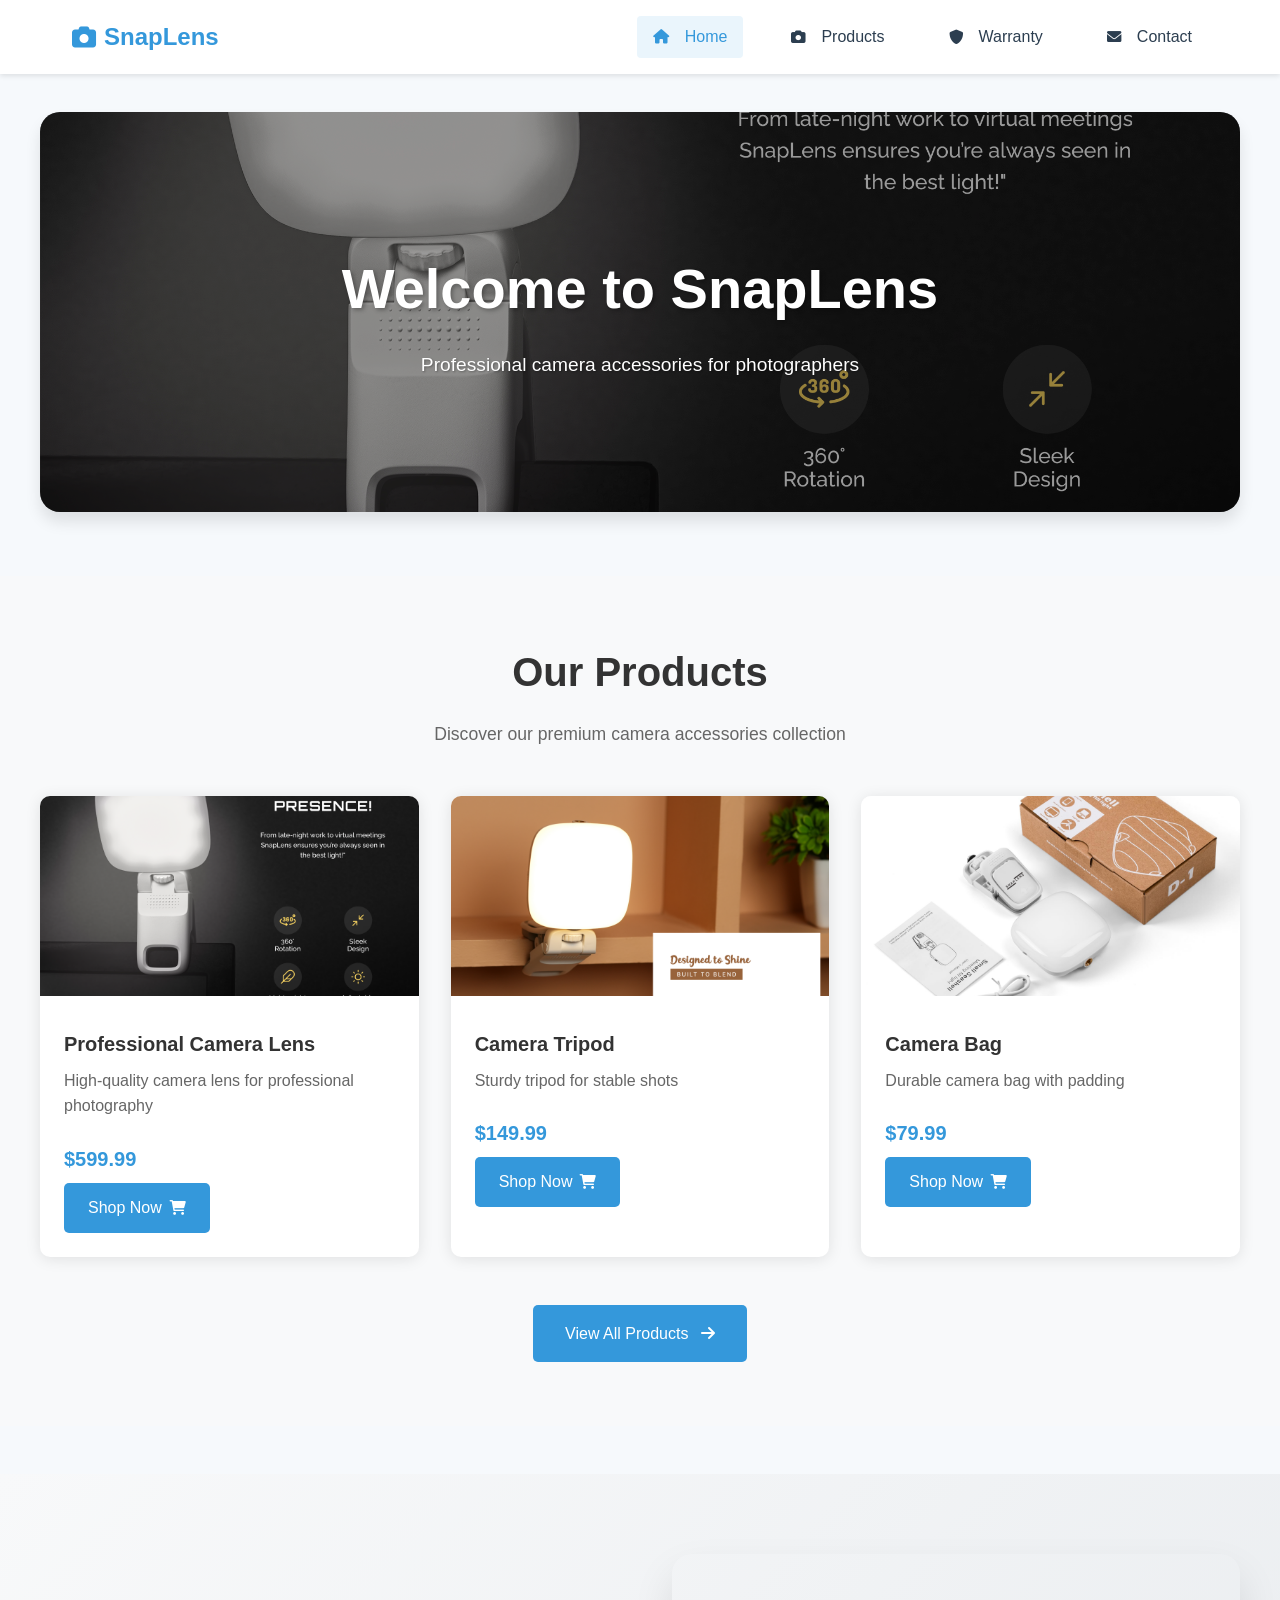
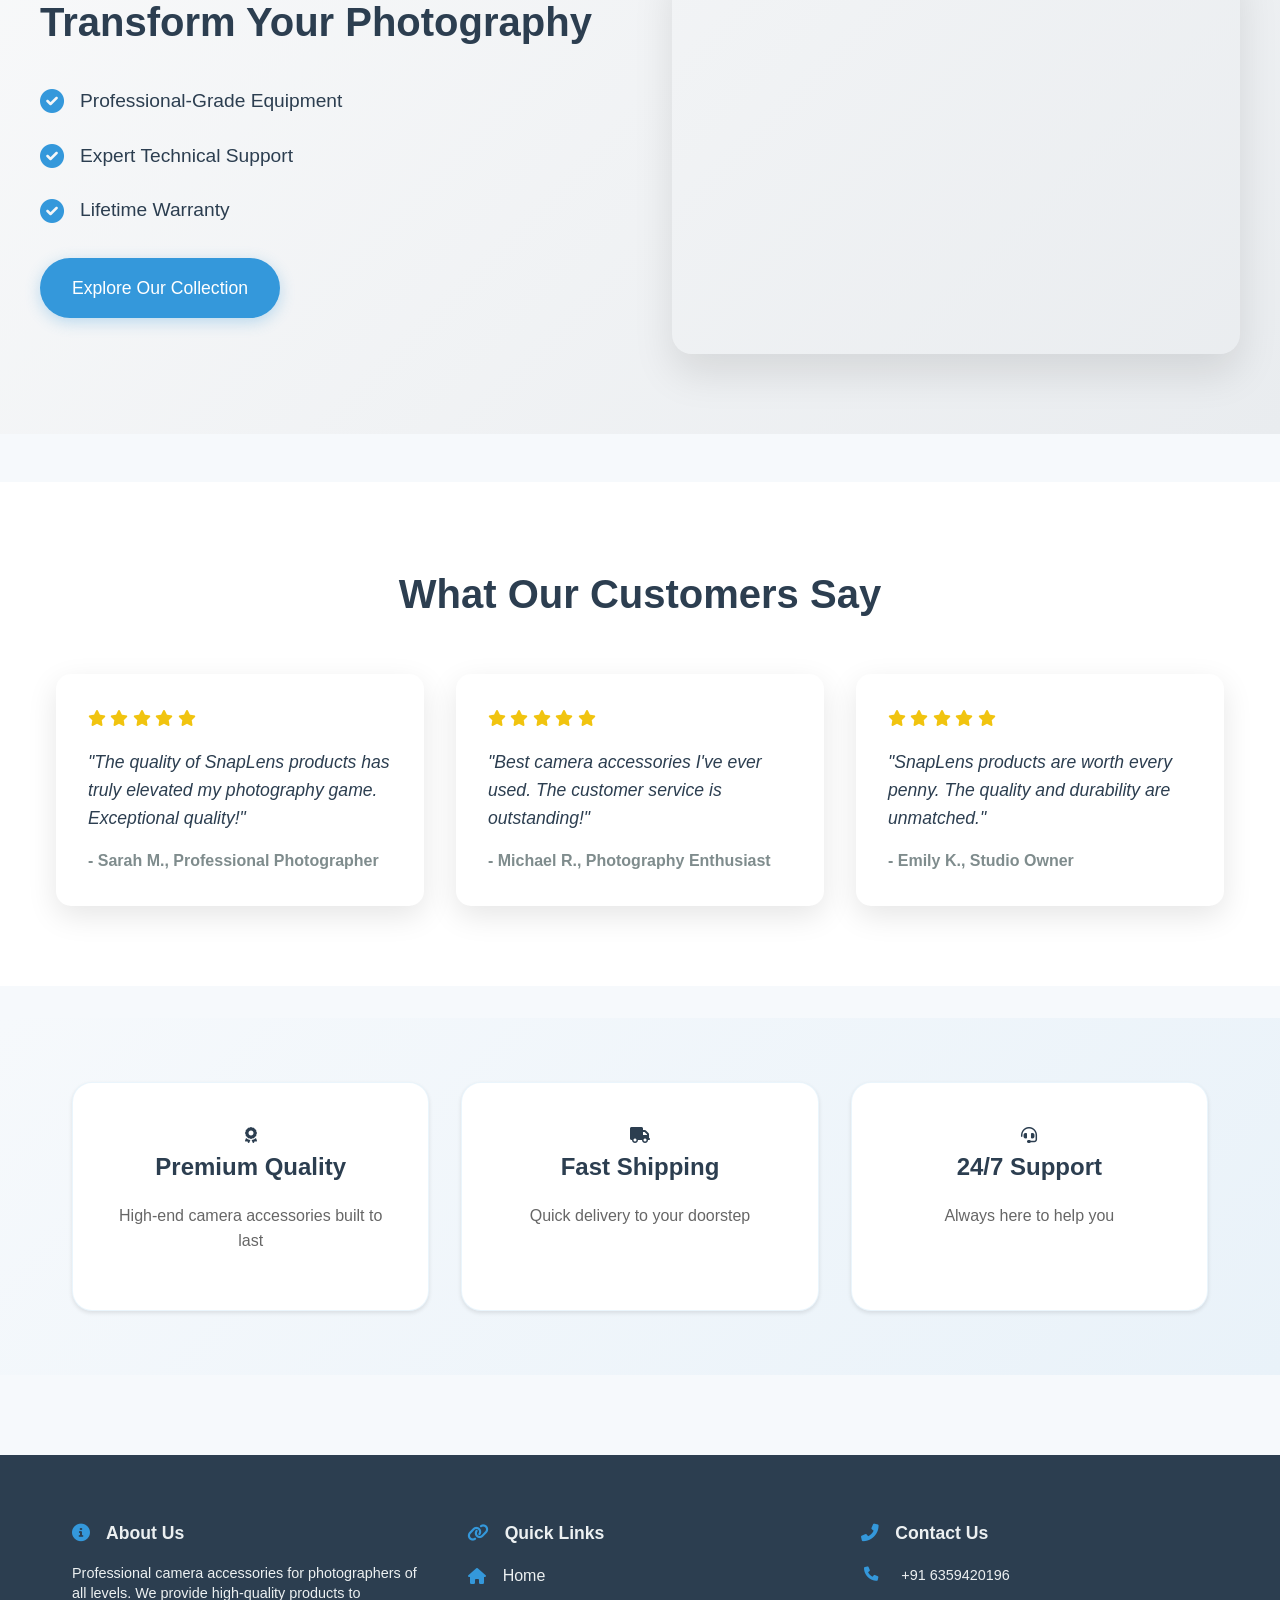
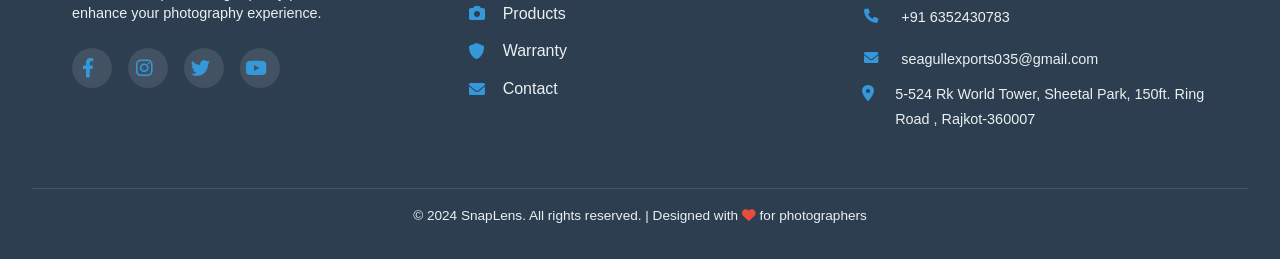
==== commit 7aeea9b6: "Revamp contact, warranty, and products pages with updated contact information, enhanced form functio" ====
--- a/index.html
+++ b/index.html
@@ -172,12 +172,13 @@
               >Explore Our Collection</a
             >
           </div>
-          <div class="showcase-image">
-            <img
-              src="products/1 (1).png"
-              alt="Professional Camera Equipment"
-              class="floating-image"
-            />
+          <div class="showcase-video">
+            <div class="video-wrapper">
+              <video autoplay muted loop playsinline id="showcaseVideo">
+                <source src="products/videos/1.mp4" type="video/mp4" />
+                Your browser does not support the video tag.
+              </video>
+            </div>
           </div>
         </div>
       </section>
@@ -269,26 +270,30 @@
               href="https://facebook.com/snaplens"
               target="_blank"
               class="facebook"
-              ><i class="fab fa-facebook-f"></i
-            ></a>
+            >
+              <i class="fab fa-facebook-f"></i>
+            </a>
             <a
               href="https://instagram.com/snaplens"
               target="_blank"
               class="instagram"
-              ><i class="fab fa-instagram"></i
-            ></a>
+            >
+              <i class="fab fa-instagram"></i>
+            </a>
             <a
               href="https://twitter.com/snaplens"
               target="_blank"
               class="twitter"
-              ><i class="fab fa-twitter"></i
-            ></a>
+            >
+              <i class="fab fa-twitter"></i>
+            </a>
             <a
               href="https://youtube.com/snaplens"
               target="_blank"
               class="youtube"
-              ><i class="fab fa-youtube"></i
-            ></a>
+            >
+              <i class="fab fa-youtube"></i>
+            </a>
           </div>
         </div>
         <div class="footer-section">
@@ -312,12 +317,28 @@
         </div>
         <div class="footer-section">
           <h3><i class="fas fa-phone-alt"></i> Contact Us</h3>
-          <p><i class="fas fa-envelope"></i> Email: info@snaplens.com</p>
-          <p><i class="fas fa-phone"></i> Phone: +1 (555) 123-4567</p>
-          <p>
-            <i class="fas fa-map-marker-alt"></i> Address: 123 Camera Street,
-            Photo City, PC 12345
-          </p>
+          <div class="contact-details">
+            <p>
+              <i class="fas fa-phone"></i>
+              +91 6359420196
+            </p>
+            <p>
+              <i class="fas fa-phone"></i>
+              +91 6352430783
+            </p>
+            <p>
+              <i class="fas fa-envelope"></i>
+              seagullexports035@gmail.com
+            </p>
+            <div class="address-wrapper">
+              <i class="fas fa-map-marker-alt"></i>
+              <ul class="address-list">
+                <li>5-524 Rk World Tower</li>
+                <li>Sheetal Park, 150ft. Ring Road , Rajkot-360007</li>
+                <!-- <li>Rajkot-360007</li> -->
+              </ul>
+            </div>
+          </div>
         </div>
       </div>
       <p class="copyright">
@@ -347,5 +368,109 @@
         navMenu.classList.toggle('active');
       });
     </script>
+
+    <style>
+      /* Photography Showcase Section */
+      .photography-showcase {
+        background: linear-gradient(135deg, #f8f9fa 0%, #e9ecef 100%);
+        padding: 5rem 2rem;
+        margin: 3rem 0;
+      }
+
+      .showcase-content {
+        max-width: 1200px;
+        margin: 0 auto;
+        display: flex;
+        align-items: center;
+        gap: 4rem;
+      }
+
+      .showcase-text {
+        flex: 1;
+      }
+
+      .showcase-text h2 {
+        font-size: 2.5rem;
+        color: #2c3e50;
+        margin-bottom: 2rem;
+      }
+
+      .showcase-features {
+        display: flex;
+        flex-direction: column;
+        gap: 1.5rem;
+        margin-bottom: 2rem;
+      }
+
+      .showcase-feature {
+        display: flex;
+        align-items: center;
+        gap: 1rem;
+        font-size: 1.2rem;
+      }
+
+      .showcase-feature i {
+        color: #3498db;
+        font-size: 1.5rem;
+      }
+
+      .showcase-btn {
+        display: inline-block;
+        background: #3498db;
+        color: white;
+        padding: 1rem 2rem;
+        border-radius: 30px;
+        text-decoration: none;
+        font-size: 1.1rem;
+        transition: all 0.3s ease;
+        box-shadow: 0 4px 15px rgba(52, 152, 219, 0.3);
+      }
+
+      .showcase-btn:hover {
+        background: #2980b9;
+        transform: translateY(-2px);
+        box-shadow: 0 6px 20px rgba(52, 152, 219, 0.4);
+      }
+
+      .showcase-video {
+        flex: 1;
+        display: flex;
+        justify-content: center;
+      }
+
+      .video-wrapper {
+        width: 100%;
+        height: 400px;
+        border-radius: 20px;
+        overflow: hidden;
+        box-shadow: 0 20px 40px rgba(0, 0, 0, 0.1);
+      }
+
+      .video-wrapper video {
+        width: 100%;
+        height: 100%;
+        object-fit: cover;
+      }
+
+      @media (max-width: 768px) {
+        .showcase-content {
+          flex-direction: column;
+          text-align: center;
+          gap: 2rem;
+        }
+
+        .showcase-features {
+          align-items: center;
+        }
+
+        .showcase-text h2 {
+          font-size: 2rem;
+        }
+
+        .video-wrapper {
+          height: 300px;
+        }
+      }
+    </style>
   </body>
 </html>
--- a/css/styles.css
+++ b/css/styles.css
@@ -149,6 +149,22 @@
   font-size: 0.9rem;
 }
 
+.footer-section p + br {
+  margin-left: 1.5rem;
+}
+
+.info-item div br {
+  margin-top: 0.25rem;
+}
+
+.footer-section p:last-of-type {
+  margin-bottom: 0.5rem;
+}
+
+.footer-section p + br + br {
+  margin-left: 1.5rem;
+}
+
 .social-links {
   display: flex;
   gap: 0.75rem;
@@ -1230,42 +1246,136 @@
 
 .feature-card {
   background: white;
-  padding: 2rem;
-  border-radius: 15px;
+  padding: 2.5rem 2rem;
+  border-radius: 20px;
   text-align: center;
-  box-shadow: var(--shadow-md);
-  transition: transform 0.3s ease, box-shadow 0.3s ease;
+  position: relative;
+  overflow: hidden;
+  box-shadow: var(--shadow-sm);
+  transition: all 0.4s cubic-bezier(0.4, 0, 0.2, 1);
+  border: 1px solid rgba(52, 152, 219, 0.1);
 }
 
 .feature-card:hover {
-  transform: translateY(-5px);
+  transform: translateY(-10px);
   box-shadow: var(--shadow-lg);
-}
-
-.feature-card i {
-  font-size: 2.5rem;
+  border-color: var(--primary-color);
+}
+
+.feature-card::before {
+  content: "";
+  position: absolute;
+  top: 0;
+  left: 0;
+  width: 100%;
+  height: 100%;
+  background: linear-gradient(
+    135deg,
+    rgba(52, 152, 219, 0.1) 0%,
+    rgba(52, 152, 219, 0) 100%
+  );
+  opacity: 0;
+  transition: opacity 0.4s ease;
+}
+
+.feature-card:hover::before {
+  transform: none;
+  opacity: 1;
+}
+
+.feature-icon {
+  position: relative;
+  margin-bottom: 1.5rem;
+  z-index: 1;
+}
+
+.icon-circle {
+  width: 90px;
+  height: 90px;
+  background: var(--background-light);
+  border-radius: 50%;
+  display: flex;
+  align-items: center;
+  justify-content: center;
+  margin: 0 auto;
+  position: relative;
+  transition: all 0.4s cubic-bezier(0.4, 0, 0.2, 1);
+}
+
+.icon-circle::before {
+  content: "";
+  position: absolute;
+  top: -2px;
+  left: -2px;
+  right: -2px;
+  bottom: -2px;
+  border-radius: 50%;
+  background: linear-gradient(135deg, var(--primary-color) 0%, #2980b9 100%);
+  opacity: 0;
+  z-index: -1;
+  transition: all 0.4s cubic-bezier(0.4, 0, 0.2, 1);
+  transform: scale(0.8);
+}
+
+.feature-card:hover .icon-circle::before {
+  transform: none;
+  opacity: 1;
+}
+
+.feature-card:hover .icon-circle {
+  transform: none;
+}
+
+.feature-icon i {
+  font-size: 2rem;
   color: var(--primary-color);
-  margin-bottom: 1.5rem;
+  transition: none;
+}
+
+.feature-card:hover .feature-icon i {
+  transform: none;
+  color: var(--primary-color);
 }
 
 .feature-card h3 {
+  color: var(--text-dark);
+  margin-bottom: 1rem;
   font-size: 1.5rem;
-  color: var(--secondary-color);
+  font-weight: 600;
+  position: relative;
+  z-index: 1;
+  transition: all 0.3s ease;
+}
+
+.feature-card:hover h3 {
+  color: var(--primary-color);
+}
+
+.feature-card p {
+  color: var(--text-secondary);
+  line-height: 1.6;
   margin-bottom: 1rem;
-}
-
-.feature-card p {
-  color: #666;
-  line-height: 1.6;
+  position: relative;
+  z-index: 1;
 }
 
 @media (max-width: 768px) {
   .features-container {
     grid-template-columns: 1fr;
-  }
-
-  .features {
-    padding: 3rem 1rem;
+    padding: 0 1rem;
+  }
+
+  .feature-card {
+    padding: 2rem 1.5rem;
+  }
+
+  .icon-circle {
+    width: 70px;
+    height: 70px;
+  }
+
+  .feature-icon i {
+    font-size: 1.8rem;
   }
 }
 
@@ -2178,13 +2288,14 @@
 
 /* Warranty Features Section */
 .warranty-features {
-  padding: 4rem 2rem;
-  background: #f8f9fa;
+  padding: 4rem 0;
+  background: var(--background-light);
 }
 
 .features-container {
   max-width: 1200px;
   margin: 0 auto;
+  padding: 0 2rem;
   display: grid;
   grid-template-columns: repeat(3, 1fr);
   gap: 2rem;
@@ -2192,36 +2303,137 @@
 
 .feature-card {
   background: white;
-  padding: 2rem;
-  border-radius: 15px;
+  padding: 2.5rem 2rem;
+  border-radius: 20px;
   text-align: center;
-  box-shadow: 0 4px 15px rgba(0, 0, 0, 0.1);
+  position: relative;
+  overflow: hidden;
+  box-shadow: var(--shadow-sm);
+  transition: all 0.4s cubic-bezier(0.4, 0, 0.2, 1);
+  border: 1px solid rgba(52, 152, 219, 0.1);
+}
+
+.feature-card:hover {
+  transform: translateY(-10px);
+  box-shadow: var(--shadow-lg);
+  border-color: var(--primary-color);
+}
+
+.feature-card::before {
+  content: "";
+  position: absolute;
+  top: 0;
+  left: 0;
+  width: 100%;
+  height: 100%;
+  background: linear-gradient(
+    135deg,
+    rgba(52, 152, 219, 0.1) 0%,
+    rgba(52, 152, 219, 0) 100%
+  );
+  opacity: 0;
+  transition: opacity 0.4s ease;
+}
+
+.feature-card:hover::before {
+  transform: none;
+  opacity: 1;
+}
+
+.feature-icon {
+  position: relative;
+  margin-bottom: 1.5rem;
+  z-index: 1;
+}
+
+.icon-circle {
+  width: 90px;
+  height: 90px;
+  background: var(--background-light);
+  border-radius: 50%;
+  display: flex;
+  align-items: center;
+  justify-content: center;
+  margin: 0 auto;
+  position: relative;
+  transition: all 0.4s cubic-bezier(0.4, 0, 0.2, 1);
+}
+
+.icon-circle::before {
+  content: "";
+  position: absolute;
+  top: -2px;
+  left: -2px;
+  right: -2px;
+  bottom: -2px;
+  border-radius: 50%;
+  background: linear-gradient(135deg, var(--primary-color) 0%, #2980b9 100%);
+  opacity: 0;
+  z-index: -1;
+  transition: all 0.4s cubic-bezier(0.4, 0, 0.2, 1);
+  transform: scale(0.8);
+}
+
+.feature-card:hover .icon-circle::before {
+  transform: none;
+  opacity: 1;
+}
+
+.feature-card:hover .icon-circle {
+  transform: none;
+}
+
+.feature-icon i {
+  font-size: 2rem;
+  color: var(--primary-color);
+  transition: none;
+}
+
+.feature-card:hover .feature-icon i {
+  transform: none;
+  color: var(--primary-color);
+}
+
+.feature-card h3 {
+  color: var(--text-dark);
+  margin-bottom: 1rem;
+  font-size: 1.5rem;
+  font-weight: 600;
+  position: relative;
+  z-index: 1;
   transition: all 0.3s ease;
 }
 
-.feature-card:hover {
-  transform: translateY(-5px);
-  box-shadow: 0 8px 25px rgba(0, 0, 0, 0.15);
-}
-
-.feature-icon {
-  width: 80px;
-  height: 80px;
-  background: #f8f9fa;
-  border-radius: 50%;
-  display: flex;
-  align-items: center;
-  justify-content: center;
-  margin: 0 auto 1.5rem;
-  font-size: 2rem;
-  color: #3498db;
-  transition: all 0.3s ease;
-}
-
-.feature-card:hover .feature-icon {
-  background: #3498db;
-  color: white;
-  transform: rotateY(360deg);
+.feature-card:hover h3 {
+  color: var(--primary-color);
+}
+
+.feature-card p {
+  color: var(--text-secondary);
+  line-height: 1.6;
+  margin-bottom: 1rem;
+  position: relative;
+  z-index: 1;
+}
+
+@media (max-width: 768px) {
+  .features-container {
+    grid-template-columns: 1fr;
+    padding: 0 1rem;
+  }
+
+  .feature-card {
+    padding: 2rem 1.5rem;
+  }
+
+  .icon-circle {
+    width: 70px;
+    height: 70px;
+  }
+
+  .feature-icon i {
+    font-size: 1.8rem;
+  }
 }
 
 /* Notification Popup */
@@ -2611,3 +2823,104 @@
 .progress-item:hover .step-details {
   display: block;
 }
+
+.address-list {
+  list-style: none;
+  padding-left: 0;
+  margin: 0.5rem 0;
+}
+
+.address-list li {
+  margin-bottom: 0.25rem;
+  color: inherit;
+  font-size: 0.9rem;
+  line-height: 1.4;
+}
+
+.footer-section .address-list {
+  margin-left: 1.5rem;
+}
+
+.info-item .address-list {
+  margin-top: 0.5rem;
+}
+
+.contact-details {
+  margin-top: 1rem;
+}
+
+.contact-details p {
+  display: flex;
+  align-items: flex-start;
+  gap: 12px;
+  margin-bottom: 1rem;
+  line-height: 1.8;
+}
+
+.contact-details i {
+  width: 20px;
+  text-align: center;
+  color: #3498db;
+  margin-top: 4px;
+}
+
+.contact-details p:last-child {
+  display: flex;
+  flex-direction: column;
+}
+
+.contact-details .address-list {
+  margin: 0;
+  padding: 0;
+  list-style: none;
+}
+
+.contact-details .address-list li {
+  line-height: 1.8;
+  margin-bottom: 0.5rem;
+}
+
+.contact-details .address-list li:last-child {
+  margin-bottom: 0;
+}
+
+.contact-details .address-wrapper {
+  display: flex;
+  align-items: flex-start;
+  gap: 12px;
+}
+
+.contact-details .address-wrapper i {
+  width: 20px;
+  text-align: center;
+  color: #3498db;
+  margin-top: 4px;
+}
+
+.contact-details .address-list {
+  margin: 0;
+  padding: 0;
+  list-style: none;
+}
+
+.contact-details .address-list li {
+  line-height: 1.6;
+  margin-bottom: 0.25rem;
+}
+
+.contact-details .address-list li:first-child {
+  margin-bottom: 0;
+  display: inline;
+}
+
+.contact-details .address-list li:nth-child(2) {
+  display: inline;
+}
+
+.contact-details .address-list li:last-child {
+  margin-top: 0.25rem;
+}
+
+.contact-details .address-list li:not(:last-child):after {
+  content: ", ";
+}
